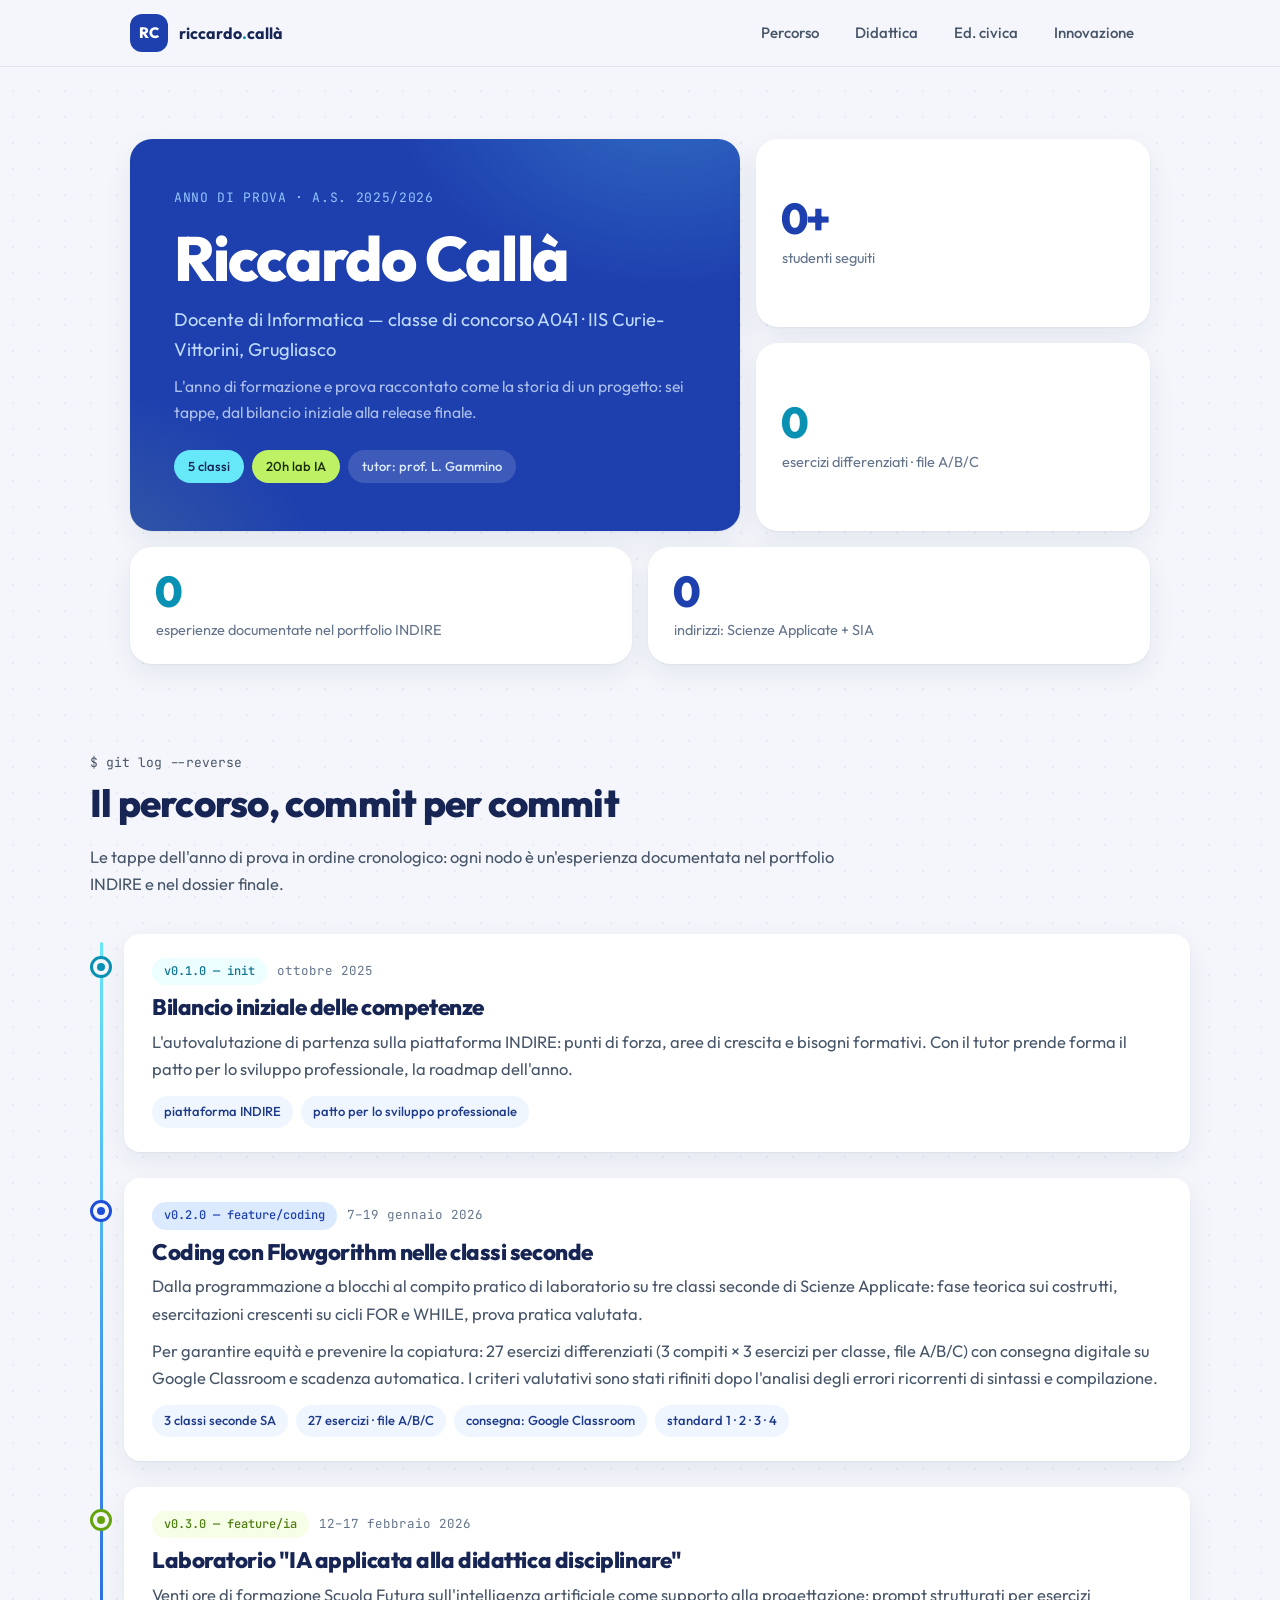
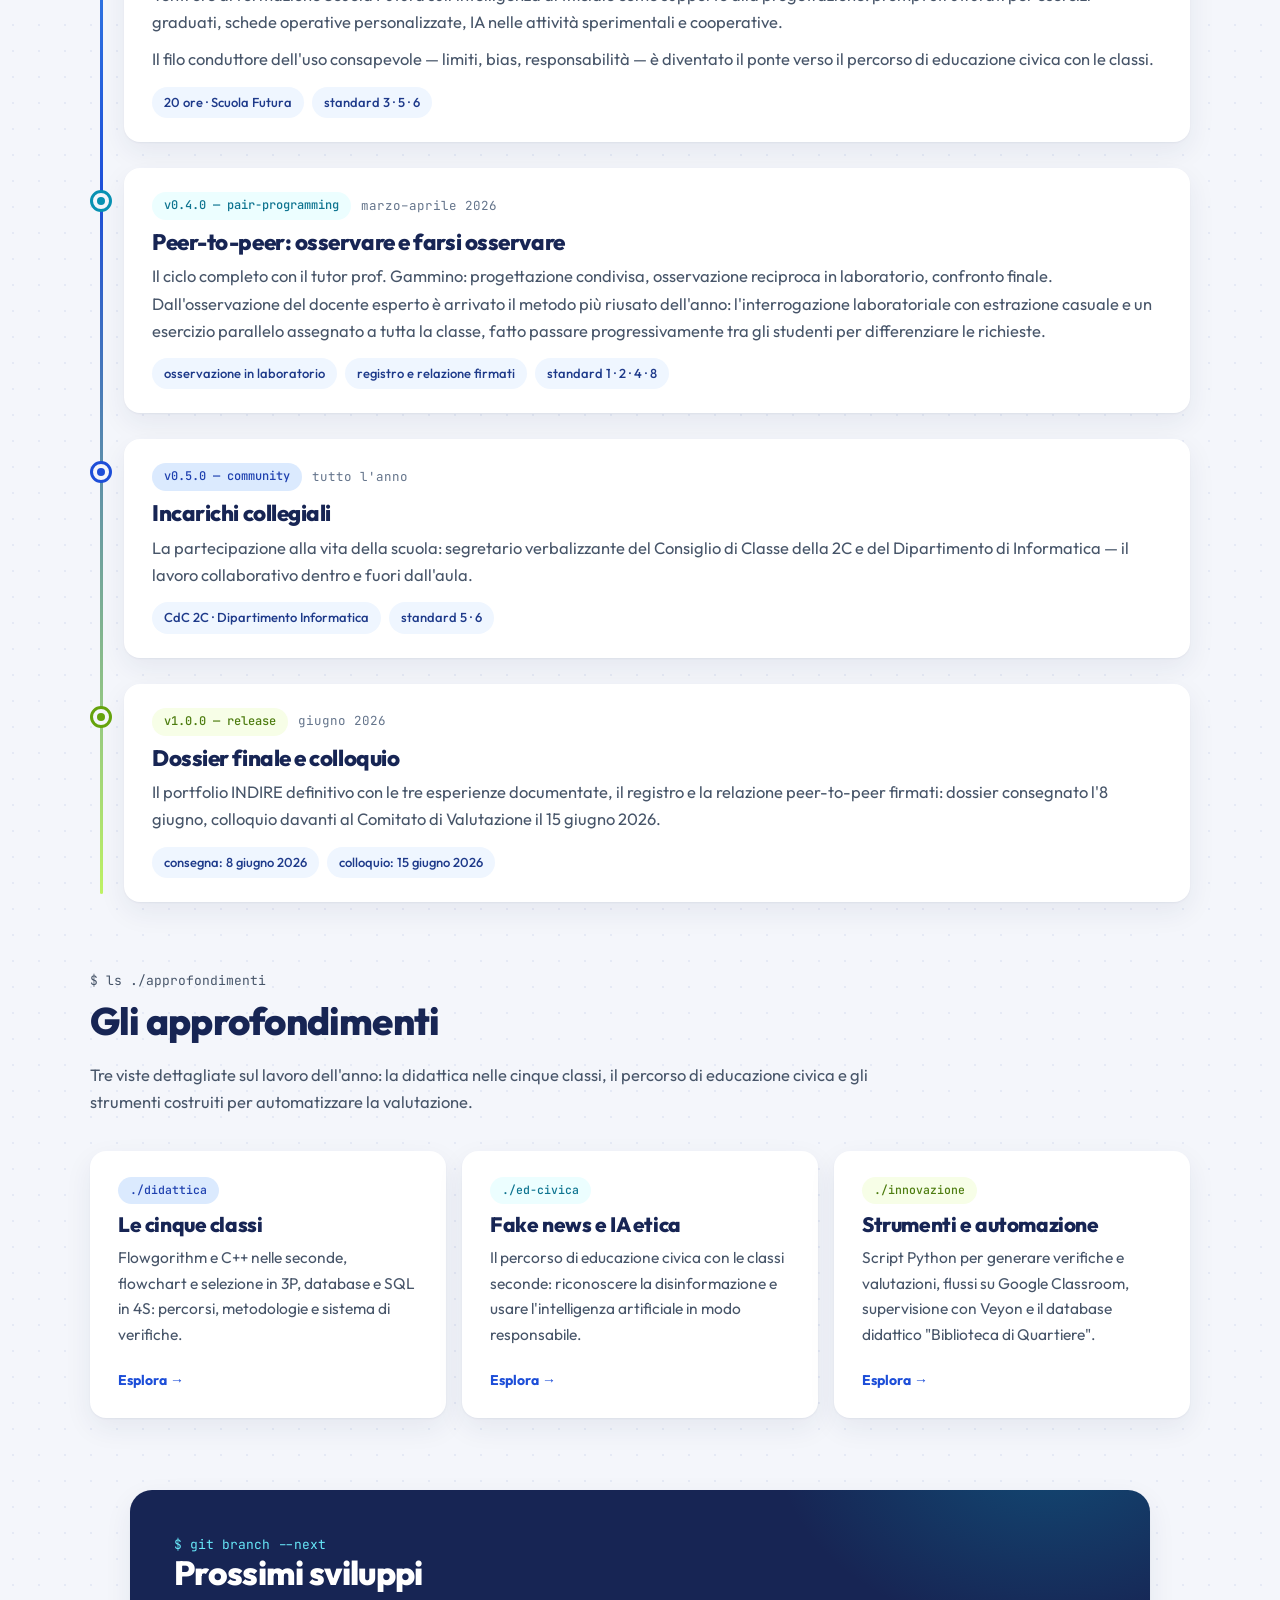
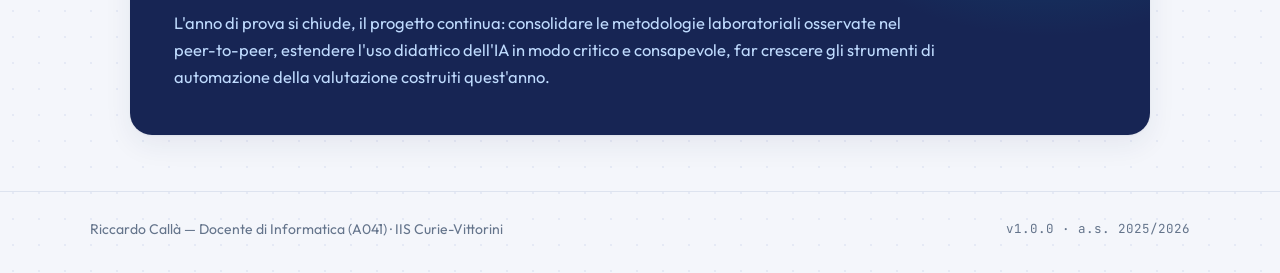
==== index.html @ 9c474edb "Home bento vibrante: design system Outfit blu/cyan/lime, timeline commit-log, font self-hosted Direz" ====
<!DOCTYPE html>
<html lang="it">
<head>
<meta charset="UTF-8">
<meta name="viewport" content="width=device-width, initial-scale=1">
<title>Riccardo Callà — Anno di prova 2025/2026</title>
<meta name="description" content="Portfolio dell'anno di formazione e prova di Riccardo Callà, docente di Informatica (A041) — IIS Curie-Vittorini, a.s. 2025/2026.">
<link rel="icon" href="data:image/svg+xml,%3Csvg xmlns='http://www.w3.org/2000/svg' viewBox='0 0 64 64'%3E%3Crect width='64' height='64' rx='16' fill='%231E40AF'/%3E%3Ctext x='32' y='42' font-family='sans-serif' font-size='26' font-weight='800' fill='%23FFFFFF' text-anchor='middle'%3ERC%3C/text%3E%3C/svg%3E">
<link rel="stylesheet" href="assets/css/style.css">
</head>
<body>
<a class="skip-link" href="#contenuto">Salta al contenuto</a>

<nav class="nav" aria-label="Navigazione principale">
  <div class="container nav-inner">
    <a class="brand" href="index.html" aria-current="page">
      <span class="brand-mark" aria-hidden="true">RC</span>
      <span class="brand-name">riccardo<span class="dot">.</span>callà</span>
    </a>
    <button class="nav-toggle" aria-expanded="false" aria-controls="menu" aria-label="Apri il menu">
      <svg width="20" height="20" viewBox="0 0 24 24" fill="none" stroke="currentColor" stroke-width="2" stroke-linecap="round" aria-hidden="true"><line x1="4" y1="7" x2="20" y2="7"/><line x1="4" y1="12" x2="20" y2="12"/><line x1="4" y1="17" x2="20" y2="17"/></svg>
    </button>
    <ul class="nav-links" id="menu">
      <li><a href="#percorso">Percorso</a></li>
      <li><a href="classi.html">Didattica</a></li>
      <li><a href="ed_civica.html">Ed. civica</a></li>
      <li><a href="innovazione.html">Innovazione</a></li>
    </ul>
  </div>
</nav>

<main id="contenuto">

  <header class="hero">
    <div class="container">
      <div class="bento">
        <div class="hero-card stagger s1">
          <p class="hero-eyebrow">ANNO DI PROVA · A.S. 2025/2026</p>
          <h1>Riccardo Callà</h1>
          <p class="hero-sub">Docente di Informatica — classe di concorso A041 · IIS Curie-Vittorini, Grugliasco</p>
          <p class="hero-tagline">L'anno di formazione e prova raccontato come la storia di un progetto: sei tappe, dal bilancio iniziale alla release finale.</p>
          <div class="chips">
            <span class="chip cyan">5 classi</span>
            <span class="chip lime">20h lab IA</span>
            <span class="chip ghost">tutor: prof. L. Gammino</span>
          </div>
        </div>
        <div class="stat-card stagger s2">
          <div class="stat-value"><span data-count="95">0</span>+</div>
          <div class="stat-label">studenti seguiti</div>
        </div>
        <div class="stat-card alt stagger s3">
          <div class="stat-value"><span data-count="27">0</span></div>
          <div class="stat-label">esercizi differenziati · file A/B/C</div>
        </div>
      </div>
      <div class="bento-row">
        <div class="stat-card alt stagger s4">
          <div class="stat-value"><span data-count="3">0</span></div>
          <div class="stat-label">esperienze documentate nel portfolio INDIRE</div>
        </div>
        <div class="stat-card stagger s4">
          <div class="stat-value"><span data-count="2">0</span></div>
          <div class="stat-label">indirizzi: Scienze Applicate + SIA</div>
        </div>
      </div>
    </div>
  </header>

  <section class="section container" id="percorso">
    <div class="section-head reveal">
      <p class="section-kicker">$ git log --reverse</p>
      <h2>Il percorso, commit per commit</h2>
      <p>Le tappe dell'anno di prova in ordine cronologico: ogni nodo è un'esperienza documentata nel portfolio INDIRE e nel dossier finale.</p>
    </div>

    <div class="timeline">

      <article class="commit c-cyan" id="bilancio">
        <span class="commit-node" aria-hidden="true"></span>
        <div class="commit-card">
          <div class="commit-meta">
            <span class="tag">v0.1.0 — init</span>
            <span class="commit-date">ottobre 2025</span>
          </div>
          <h3>Bilancio iniziale delle competenze</h3>
          <p>L'autovalutazione di partenza sulla piattaforma INDIRE: punti di forza, aree di crescita e bisogni formativi. Con il tutor prende forma il patto per lo sviluppo professionale, la roadmap dell'anno.</p>
          <ul class="commit-facts">
            <li>piattaforma INDIRE</li>
            <li>patto per lo sviluppo professionale</li>
          </ul>
        </div>
      </article>

      <article class="commit" id="coding">
        <span class="commit-node" aria-hidden="true"></span>
        <div class="commit-card">
          <div class="commit-meta">
            <span class="tag">v0.2.0 — feature/coding</span>
            <span class="commit-date">7–19 gennaio 2026</span>
          </div>
          <h3>Coding con Flowgorithm nelle classi seconde</h3>
          <p>Dalla programmazione a blocchi al compito pratico di laboratorio su tre classi seconde di Scienze Applicate: fase teorica sui costrutti, esercitazioni crescenti su cicli FOR e WHILE, prova pratica valutata.</p>
          <p>Per garantire equità e prevenire la copiatura: 27 esercizi differenziati (3 compiti × 3 esercizi per classe, file A/B/C) con consegna digitale su Google Classroom e scadenza automatica. I criteri valutativi sono stati rifiniti dopo l'analisi degli errori ricorrenti di sintassi e compilazione.</p>
          <ul class="commit-facts">
            <li>3 classi seconde SA</li>
            <li>27 esercizi · file A/B/C</li>
            <li>consegna: Google Classroom</li>
            <li>standard 1 · 2 · 3 · 4</li>
          </ul>
        </div>
      </article>

      <article class="commit c-lime" id="lab-ia">
        <span class="commit-node" aria-hidden="true"></span>
        <div class="commit-card">
          <div class="commit-meta">
            <span class="tag">v0.3.0 — feature/ia</span>
            <span class="commit-date">12–17 febbraio 2026</span>
          </div>
          <h3>Laboratorio "IA applicata alla didattica disciplinare"</h3>
          <p>Venti ore di formazione Scuola Futura sull'intelligenza artificiale come supporto alla progettazione: prompt strutturati per esercizi graduati, schede operative personalizzate, IA nelle attività sperimentali e cooperative.</p>
          <p>Il filo conduttore dell'uso consapevole — limiti, bias, responsabilità — è diventato il ponte verso il percorso di educazione civica con le classi.</p>
          <ul class="commit-facts">
            <li>20 ore · Scuola Futura</li>
            <li>standard 3 · 5 · 6</li>
          </ul>
        </div>
      </article>

      <article class="commit c-cyan" id="peer-to-peer">
        <span class="commit-node" aria-hidden="true"></span>
        <div class="commit-card">
          <div class="commit-meta">
            <span class="tag">v0.4.0 — pair-programming</span>
            <span class="commit-date">marzo–aprile 2026</span>
          </div>
          <h3>Peer-to-peer: osservare e farsi osservare</h3>
          <p>Il ciclo completo con il tutor prof. Gammino: progettazione condivisa, osservazione reciproca in laboratorio, confronto finale. Dall'osservazione del docente esperto è arrivato il metodo più riusato dell'anno: l'interrogazione laboratoriale con estrazione casuale e un esercizio parallelo assegnato a tutta la classe, fatto passare progressivamente tra gli studenti per differenziare le richieste.</p>
          <ul class="commit-facts">
            <li>osservazione in laboratorio</li>
            <li>registro e relazione firmati</li>
            <li>standard 1 · 2 · 4 · 8</li>
          </ul>
        </div>
      </article>

      <article class="commit" id="collegialita">
        <span class="commit-node" aria-hidden="true"></span>
        <div class="commit-card">
          <div class="commit-meta">
            <span class="tag">v0.5.0 — community</span>
            <span class="commit-date">tutto l'anno</span>
          </div>
          <h3>Incarichi collegiali</h3>
          <p>La partecipazione alla vita della scuola: segretario verbalizzante del Consiglio di Classe della 2C e del Dipartimento di Informatica — il lavoro collaborativo dentro e fuori dall'aula.</p>
          <ul class="commit-facts">
            <li>CdC 2C · Dipartimento Informatica</li>
            <li>standard 5 · 6</li>
          </ul>
        </div>
      </article>

      <article class="commit c-lime" id="release">
        <span class="commit-node" aria-hidden="true"></span>
        <div class="commit-card">
          <div class="commit-meta">
            <span class="tag">v1.0.0 — release</span>
            <span class="commit-date">giugno 2026</span>
          </div>
          <h3>Dossier finale e colloquio</h3>
          <p>Il portfolio INDIRE definitivo con le tre esperienze documentate, il registro e la relazione peer-to-peer firmati: dossier consegnato l'8 giugno, colloquio davanti al Comitato di Valutazione il 15 giugno 2026.</p>
          <ul class="commit-facts">
            <li>consegna: 8 giugno 2026</li>
            <li>colloquio: 15 giugno 2026</li>
          </ul>
        </div>
      </article>

    </div>
  </section>

  <section class="section container" id="approfondimenti">
    <div class="section-head reveal">
      <p class="section-kicker">$ ls ./approfondimenti</p>
      <h2>Gli approfondimenti</h2>
      <p>Tre viste dettagliate sul lavoro dell'anno: la didattica nelle cinque classi, il percorso di educazione civica e gli strumenti costruiti per automatizzare la valutazione.</p>
    </div>
    <div class="card-grid">
      <a class="card reveal" href="classi.html">
        <span class="card-kicker blue">./didattica</span>
        <h3>Le cinque classi</h3>
        <p>Flowgorithm e C++ nelle seconde, flowchart e selezione in 3P, database e SQL in 4S: percorsi, metodologie e sistema di verifiche.</p>
        <span class="card-cta">Esplora →</span>
      </a>
      <a class="card reveal" href="ed_civica.html">
        <span class="card-kicker cyan">./ed-civica</span>
        <h3>Fake news e IA etica</h3>
        <p>Il percorso di educazione civica con le classi seconde: riconoscere la disinformazione e usare l'intelligenza artificiale in modo responsabile.</p>
        <span class="card-cta">Esplora →</span>
      </a>
      <a class="card reveal" href="innovazione.html">
        <span class="card-kicker lime">./innovazione</span>
        <h3>Strumenti e automazione</h3>
        <p>Script Python per generare verifiche e valutazioni, flussi su Google Classroom, supervisione con Veyon e il database didattico "Biblioteca di Quartiere".</p>
        <span class="card-cta">Esplora →</span>
      </a>
    </div>
  </section>

  <section class="container" id="futuro">
    <div class="outro reveal">
      <p class="section-kicker">$ git branch --next</p>
      <h2>Prossimi sviluppi</h2>
      <p>L'anno di prova si chiude, il progetto continua: consolidare le metodologie laboratoriali osservate nel peer-to-peer, estendere l'uso didattico dell'IA in modo critico e consapevole, far crescere gli strumenti di automazione della valutazione costruiti quest'anno.</p>
    </div>
  </section>

</main>

<footer class="footer">
  <div class="container footer-inner">
    <span>Riccardo Callà — Docente di Informatica (A041) · IIS Curie-Vittorini</span>
    <span class="mono">v1.0.0 · a.s. 2025/2026</span>
  </div>
</footer>

<script src="assets/js/main.js"></script>
</body>
</html>
---- assets/css/style.css ----
@import url('../fonts/fonts.css');

/* ============================================================
   Design system — Portfolio Anno di Prova
   Stile: bento vibrante · blu profondo + cyan + lime · Outfit
   Fonte di verità: design-system/portfolio-anno-di-prova/MASTER.md
   ============================================================ */

:root {
  --navy-900: #172554;
  --navy-800: #1E3A8A;
  --ink: #0F172A;
  --slate-600: #475569;
  --slate-500: #64748B;
  --slate-200: #E2E8F0;

  --blue-800: #1E40AF;
  --blue-700: #1D4ED8;
  --blue-100: #DBEAFE;
  --blue-50: #EFF6FF;

  --cyan-700: #0E7490;
  --cyan-600: #0891B2;
  --cyan-300: #67E8F9;
  --cyan-50: #ECFEFF;

  --lime-700: #4D7C0F;
  --lime-600: #65A30D;
  --lime-300: #BEF264;
  --lime-50: #F7FEE7;

  --bg: #F4F6FB;
  --card: #FFFFFF;
  --line: #DDE3EF;

  --shadow-card: 0 1px 2px rgba(23, 37, 84, 0.05), 0 10px 28px rgba(23, 37, 84, 0.07);
  --shadow-lift: 0 2px 4px rgba(23, 37, 84, 0.06), 0 18px 44px rgba(23, 37, 84, 0.13);

  --font-sans: 'Outfit', 'Segoe UI', sans-serif;
  --font-mono: 'JetBrains Mono', Consolas, monospace;

  --radius-sm: 12px;
  --radius-md: 16px;
  --radius-lg: 22px;
  --radius-pill: 999px;
  --container: 1100px;
  --ease: cubic-bezier(0.22, 0.9, 0.3, 1);
}

*, *::before, *::after { box-sizing: border-box; }

html { scroll-behavior: smooth; }

body {
  margin: 0;
  font-family: var(--font-sans);
  font-size: 16.5px;
  line-height: 1.65;
  color: var(--ink);
  background-color: var(--bg);
  background-image: radial-gradient(rgba(30, 64, 175, 0.07) 1px, transparent 1px);
  background-size: 26px 26px;
  -webkit-font-smoothing: antialiased;
}

::selection { background: var(--cyan-300); color: var(--navy-900); }

h1, h2, h3 {
  line-height: 1.1;
  letter-spacing: -0.02em;
  margin: 0 0 0.5em;
  font-weight: 800;
  color: var(--navy-900);
  text-wrap: balance;
}

p { margin: 0 0 1em; }

a { color: var(--blue-700); text-decoration-thickness: 1.5px; text-underline-offset: 3px; }
a:hover { color: var(--blue-800); }

:focus-visible {
  outline: 3px solid var(--cyan-600);
  outline-offset: 2px;
  border-radius: 6px;
}

.mono { font-family: var(--font-mono); }

.container {
  max-width: var(--container);
  margin: 0 auto;
  padding: 0 clamp(20px, 4vw, 40px);
}

.skip-link {
  position: absolute;
  left: -9999px;
  top: 12px;
  z-index: 200;
  background: var(--navy-900);
  color: #fff;
  padding: 10px 18px;
  border-radius: var(--radius-pill);
}
.skip-link:focus { left: 12px; }

/* ---------- Navbar ---------- */

.nav {
  position: sticky;
  top: 0;
  z-index: 100;
  background: rgba(244, 246, 251, 0.88);
  -webkit-backdrop-filter: blur(12px);
  backdrop-filter: blur(12px);
  border-bottom: 1px solid var(--line);
}

.nav-inner {
  display: flex;
  align-items: center;
  justify-content: space-between;
  gap: 16px;
  min-height: 66px;
}

.brand {
  display: flex;
  align-items: center;
  gap: 11px;
  text-decoration: none;
  color: var(--navy-900);
}

.brand-mark {
  display: grid;
  place-items: center;
  width: 38px;
  height: 38px;
  border-radius: 12px;
  background: var(--blue-800);
  color: #fff;
  font-weight: 800;
  font-size: 15px;
}

.brand-name { font-weight: 700; font-size: 16px; }
.brand-name .dot { color: var(--cyan-600); }

.nav-links {
  display: flex;
  align-items: center;
  gap: 4px;
  list-style: none;
  margin: 0;
  padding: 0;
}

.nav-links a {
  display: inline-block;
  padding: 9px 16px;
  border-radius: var(--radius-pill);
  font-size: 15px;
  font-weight: 500;
  color: var(--slate-600);
  text-decoration: none;
  transition: background 0.18s var(--ease), color 0.18s var(--ease);
}
.nav-links a:hover { background: var(--blue-50); color: var(--blue-800); }
.nav-links a[aria-current="page"] {
  background: var(--blue-800);
  color: #fff;
}

.nav-toggle {
  display: none;
  width: 44px;
  height: 44px;
  border: 1px solid var(--line);
  border-radius: 12px;
  background: var(--card);
  cursor: pointer;
  align-items: center;
  justify-content: center;
  color: var(--navy-900);
}

/* ---------- Hero bento ---------- */

.hero { padding: clamp(36px, 6vw, 72px) 0 clamp(10px, 2vw, 20px); }

.bento {
  display: grid;
  grid-template-columns: 1.55fr 1fr;
  gap: 16px;
}

.hero-card {
  grid-row: span 2;
  padding: clamp(28px, 4.5vw, 48px) clamp(24px, 4vw, 44px);
  border-radius: var(--radius-lg);
  background: var(--blue-800);
  background-image: radial-gradient(420px 300px at 88% -12%, rgba(103, 232, 249, 0.25), transparent 65%),
                    radial-gradient(360px 280px at -8% 110%, rgba(190, 242, 100, 0.16), transparent 65%);
  color: #fff;
  box-shadow: var(--shadow-card);
}

.hero-eyebrow {
  font-family: var(--font-mono);
  font-size: 13px;
  color: #93C5FD;
  letter-spacing: 0.05em;
  margin-bottom: 16px;
}

.hero-card h1 {
  color: #fff;
  font-size: clamp(2.4rem, 5.6vw, 3.9rem);
  letter-spacing: -0.03em;
  margin-bottom: 12px;
}

.hero-sub {
  font-size: clamp(1rem, 1.7vw, 1.15rem);
  color: #BFDBFE;
  max-width: 50ch;
  margin-bottom: 8px;
}

.hero-tagline {
  font-size: 0.98rem;
  color: rgba(219, 234, 254, 0.75);
  max-width: 54ch;
  margin-bottom: 24px;
}

.chips { display: flex; flex-wrap: wrap; gap: 8px; }

.chip {
  display: inline-flex;
  align-items: center;
  padding: 6px 14px;
  border-radius: var(--radius-pill);
  font-weight: 500;
  font-size: 13px;
}
.chip.cyan { background: var(--cyan-300); color: var(--navy-900); }
.chip.lime { background: var(--lime-300); color: #1A2E05; }
.chip.ghost { background: rgba(255, 255, 255, 0.14); color: #DBEAFE; }

.stat-card {
  display: flex;
  flex-direction: column;
  justify-content: center;
  padding: 22px 26px;
  border-radius: var(--radius-lg);
  background: var(--card);
  box-shadow: var(--shadow-card);
  transition: transform 0.22s var(--ease), box-shadow 0.22s var(--ease);
}
.stat-card:hover { transform: translateY(-3px); box-shadow: var(--shadow-lift); }

.stat-value {
  font-weight: 800;
  font-size: clamp(2rem, 3.6vw, 2.7rem);
  letter-spacing: -0.02em;
  color: var(--blue-800);
  font-variant-numeric: tabular-nums;
  line-height: 1.05;
}
.stat-card.alt .stat-value { color: var(--cyan-600); }

.stat-label { font-size: 14.5px; color: var(--slate-500); margin-top: 4px; }

/* riga bento sotto la hero */
.bento-row {
  display: grid;
  grid-template-columns: repeat(2, minmax(0, 1fr));
  gap: 16px;
  margin-top: 16px;
}

/* caricamento hero: reveal orchestrato */
.stagger {
  opacity: 0;
  transform: translateY(16px);
  animation: rise 0.7s var(--ease) forwards;
}
.s1 { animation-delay: 0.05s; }
.s2 { animation-delay: 0.15s; }
.s3 { animation-delay: 0.25s; }
.s4 { animation-delay: 0.35s; }

@keyframes rise { to { opacity: 1; transform: none; } }

/* ---------- Sezioni ---------- */

.section { padding: clamp(36px, 6vw, 68px) 0 0; }

.section-head { margin-bottom: clamp(22px, 4vw, 36px); max-width: 72ch; }

.section-kicker {
  font-family: var(--font-mono);
  font-size: 13px;
  color: var(--cyan-700);
  margin-bottom: 8px;
}

.section-head h2 { font-size: clamp(1.7rem, 3.6vw, 2.4rem); }

.section-head p { color: var(--slate-600); }

/* ---------- Timeline (commit log) ---------- */

.timeline {
  position: relative;
  display: flex;
  flex-direction: column;
  gap: clamp(18px, 3vw, 26px);
  padding-left: 34px;
}

.timeline::before {
  content: '';
  position: absolute;
  left: 10px;
  top: 8px;
  bottom: 8px;
  width: 3px;
  border-radius: 3px;
  background: linear-gradient(180deg, var(--cyan-300), var(--blue-700) 55%, var(--lime-300));
}

.commit { position: relative; }

.commit-node {
  position: absolute;
  left: -34px;
  top: 22px;
  width: 22px;
  height: 22px;
  border-radius: 50%;
  background: var(--bg);
  border: 3px solid var(--blue-700);
}
.commit-node::after {
  content: '';
  position: absolute;
  inset: 4px;
  border-radius: 50%;
  background: var(--blue-700);
  transform: scale(0);
  transition: transform 0.3s var(--ease) 0.12s;
}
.commit.in .commit-node::after { transform: scale(1); }

.commit.c-cyan .commit-node { border-color: var(--cyan-600); }
.commit.c-cyan .commit-node::after { background: var(--cyan-600); }
.commit.c-lime .commit-node { border-color: var(--lime-600); }
.commit.c-lime .commit-node::after { background: var(--lime-600); }

.commit-card {
  padding: 24px 28px;
  border-radius: var(--radius-md);
  background: var(--card);
  box-shadow: var(--shadow-card);
  transition: transform 0.22s var(--ease), box-shadow 0.22s var(--ease);
}
.commit-card:hover { transform: translateY(-2px); box-shadow: var(--shadow-lift); }

.commit-meta {
  display: flex;
  flex-wrap: wrap;
  align-items: center;
  gap: 10px;
  margin-bottom: 10px;
}

.tag {
  display: inline-block;
  padding: 4px 12px;
  border-radius: var(--radius-pill);
  background: var(--blue-100);
  color: var(--blue-800);
  font-family: var(--font-mono);
  font-size: 12px;
  font-weight: 500;
}
.commit.c-cyan .tag { background: var(--cyan-50); color: var(--cyan-700); }
.commit.c-lime .tag { background: var(--lime-50); color: var(--lime-700); }

.commit-date {
  font-family: var(--font-mono);
  font-size: 12.5px;
  color: var(--slate-500);
}

.commit-card h3 { font-size: clamp(1.15rem, 2.2vw, 1.4rem); margin-bottom: 8px; }

.commit-card p { color: var(--slate-600); margin-bottom: 0.6em; }
.commit-card p:last-child { margin-bottom: 0; }

.commit-facts {
  display: flex;
  flex-wrap: wrap;
  gap: 8px;
  margin: 14px 0 0;
  padding: 0;
  list-style: none;
}

.commit-facts li {
  font-size: 13px;
  font-weight: 500;
  color: var(--navy-800);
  background: var(--blue-50);
  padding: 5px 12px;
  border-radius: var(--radius-pill);
}

/* ---------- Card grid (approfondimenti) ---------- */

.card-grid {
  display: grid;
  grid-template-columns: repeat(auto-fit, minmax(260px, 1fr));
  gap: 16px;
}

.card {
  display: flex;
  flex-direction: column;
  gap: 9px;
  padding: 26px 28px;
  border-radius: var(--radius-md);
  background: var(--card);
  box-shadow: var(--shadow-card);
  color: var(--ink);
  text-decoration: none;
  transition: transform 0.22s var(--ease), box-shadow 0.22s var(--ease);
}
a.card:hover { transform: translateY(-4px); box-shadow: var(--shadow-lift); color: var(--ink); }

.card-kicker {
  align-self: flex-start;
  padding: 4px 12px;
  border-radius: var(--radius-pill);
  font-family: var(--font-mono);
  font-size: 11.5px;
  font-weight: 500;
}
.card-kicker.blue { background: var(--blue-100); color: var(--blue-800); }
.card-kicker.cyan { background: var(--cyan-50); color: var(--cyan-700); }
.card-kicker.lime { background: var(--lime-50); color: var(--lime-700); }

.card h3 { font-size: 1.3rem; margin: 0; }
.card p { color: var(--slate-600); margin: 0; font-size: 0.97rem; }

.card-cta {
  margin-top: auto;
  padding-top: 12px;
  font-weight: 700;
  font-size: 14px;
  color: var(--blue-700);
}

/* ---------- Blocco codice ---------- */

.code-card {
  border-radius: var(--radius-md);
  background: var(--navy-900);
  box-shadow: var(--shadow-card);
  overflow: hidden;
}

.code-bar {
  display: flex;
  align-items: center;
  gap: 10px;
  padding: 11px 18px;
  border-bottom: 1px solid rgba(255, 255, 255, 0.1);
  font-family: var(--font-mono);
  font-size: 12px;
  color: #93C5FD;
}
.code-bar .dots { display: flex; gap: 6px; }
.code-bar .dots span { width: 10px; height: 10px; border-radius: 50%; background: rgba(255, 255, 255, 0.18); }

.code-card pre {
  margin: 0;
  padding: 18px 22px;
  overflow-x: auto;
  font-family: var(--font-mono);
  font-size: 13px;
  line-height: 1.7;
  color: #DBEAFE;
}
.code-card .kw { color: #67E8F9; }
.code-card .str { color: #BEF264; }
.code-card .com { color: #64748B; }
.code-card .num { color: #FCA5A5; }

/* ---------- Reveal on scroll ---------- */

.reveal {
  opacity: 0;
  transform: translateY(18px);
  transition: opacity 0.6s var(--ease), transform 0.6s var(--ease);
}
.reveal.in { opacity: 1; transform: none; }

/* ---------- Banda finale ---------- */

.outro {
  margin-top: clamp(40px, 6vw, 72px);
  padding: clamp(28px, 4.5vw, 44px) clamp(24px, 4vw, 44px);
  border-radius: var(--radius-lg);
  background: var(--navy-900);
  background-image: radial-gradient(420px 300px at 90% -20%, rgba(8, 145, 178, 0.35), transparent 65%);
  color: #DBEAFE;
  box-shadow: var(--shadow-card);
}
.outro h2 { color: #fff; font-size: clamp(1.5rem, 3vw, 2.1rem); }
.outro p { color: #BFDBFE; max-width: 70ch; margin-bottom: 0; }
.outro .section-kicker { color: var(--cyan-300); }

/* ---------- Footer ---------- */

.footer { margin-top: clamp(36px, 5vw, 56px); border-top: 1px solid var(--line); }

.footer-inner {
  display: flex;
  flex-wrap: wrap;
  align-items: center;
  justify-content: space-between;
  gap: 12px;
  padding: 26px 0 32px;
  font-size: 14px;
  color: var(--slate-500);
}

.footer .mono { font-size: 12.5px; }

/* ---------- Pagine interne ---------- */

.page-header { padding: clamp(40px, 6vw, 64px) 0 clamp(8px, 1.5vw, 16px); }

.page-header .page-kicker {
  font-family: var(--font-mono);
  font-size: 13px;
  color: var(--cyan-700);
  margin-bottom: 10px;
}

.page-header h1 {
  font-size: clamp(2rem, 4.8vw, 3.1rem);
  letter-spacing: -0.025em;
}

.page-header .lead { font-size: 1.12rem; color: var(--slate-600); max-width: 64ch; }

/* ---------- Responsive ---------- */

@media (max-width: 880px) {
  .bento { grid-template-columns: 1fr; }
  .hero-card { grid-row: auto; }
  .bento-row { margin-top: 16px; }
}

@media (max-width: 720px) {
  .nav-toggle { display: inline-flex; }
  .nav-links {
    position: absolute;
    top: 100%;
    left: 0;
    right: 0;
    flex-direction: column;
    align-items: stretch;
    padding: 10px 16px 16px;
    background: var(--card);
    border-bottom: 1px solid var(--line);
    box-shadow: var(--shadow-card);
    display: none;
  }
  .nav-links.open { display: flex; }
  .nav-links a { padding: 13px 16px; }
  .timeline { padding-left: 28px; }
  .commit-node { left: -28px; width: 20px; height: 20px; }
}

@media (max-width: 460px) {
  .bento-row { grid-template-columns: 1fr; }
}

/* ---------- Accessibilità: riduzione movimento ---------- */

@media (prefers-reduced-motion: reduce) {
  html { scroll-behavior: auto; }
  .stagger { animation: none; opacity: 1; transform: none; }
  .reveal { opacity: 1; transform: none; transition: none; }
  .stat-card, .commit-card, .card { transition: none; }
  .commit-node::after { transition: none; }
}

/* ---------- Stampa ---------- */

@media print {
  body { background: #fff; }
  .nav, .footer, .nav-toggle { display: none; }
  .hero-card, .outro { background: #fff; color: #0F172A; border: 1px solid #CBD5E1; box-shadow: none; }
  .hero-card h1, .outro h2 { color: #0F172A; }
  .hero-sub, .hero-tagline, .outro p { color: #475569; }
  .stat-card, .commit-card, .card { border: 1px solid #CBD5E1; box-shadow: none; }
  .code-card { background: #fff; border: 1px solid #CBD5E1; }
  .code-card pre { color: #0F172A; }
}
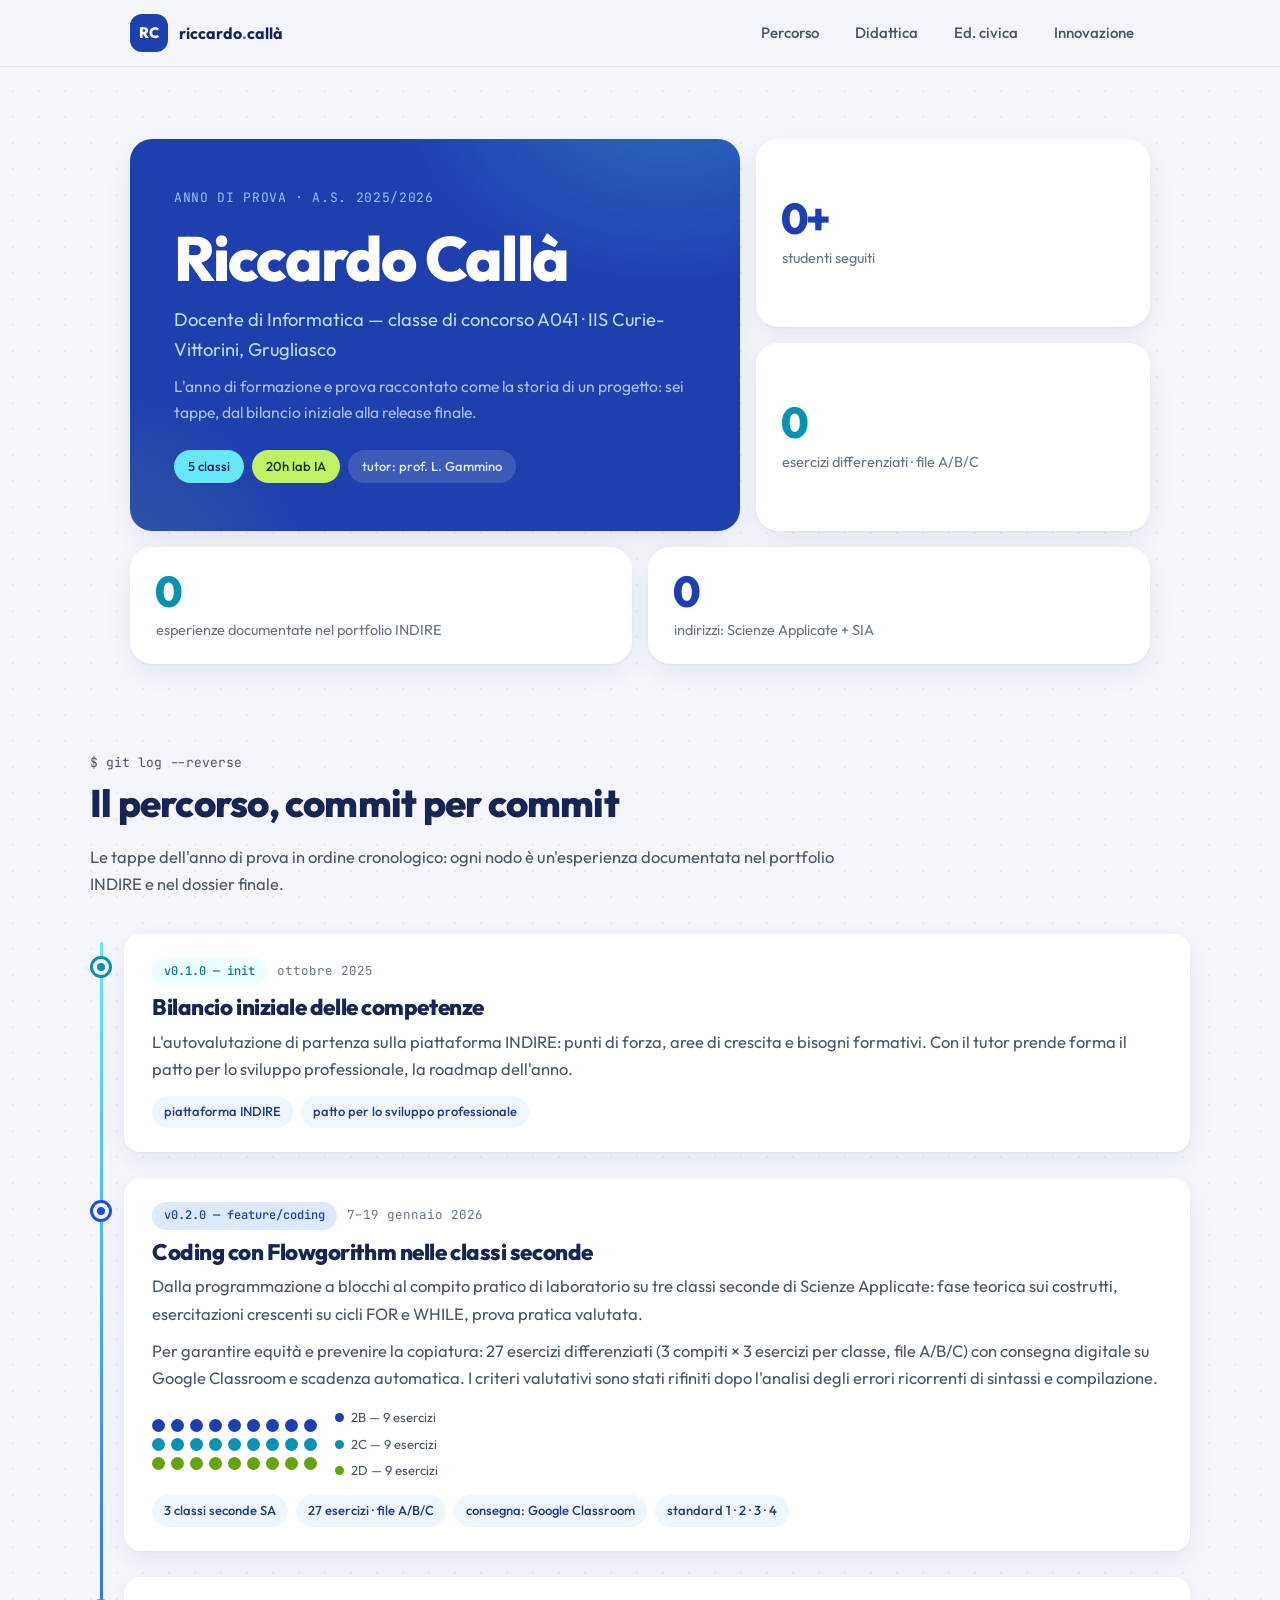
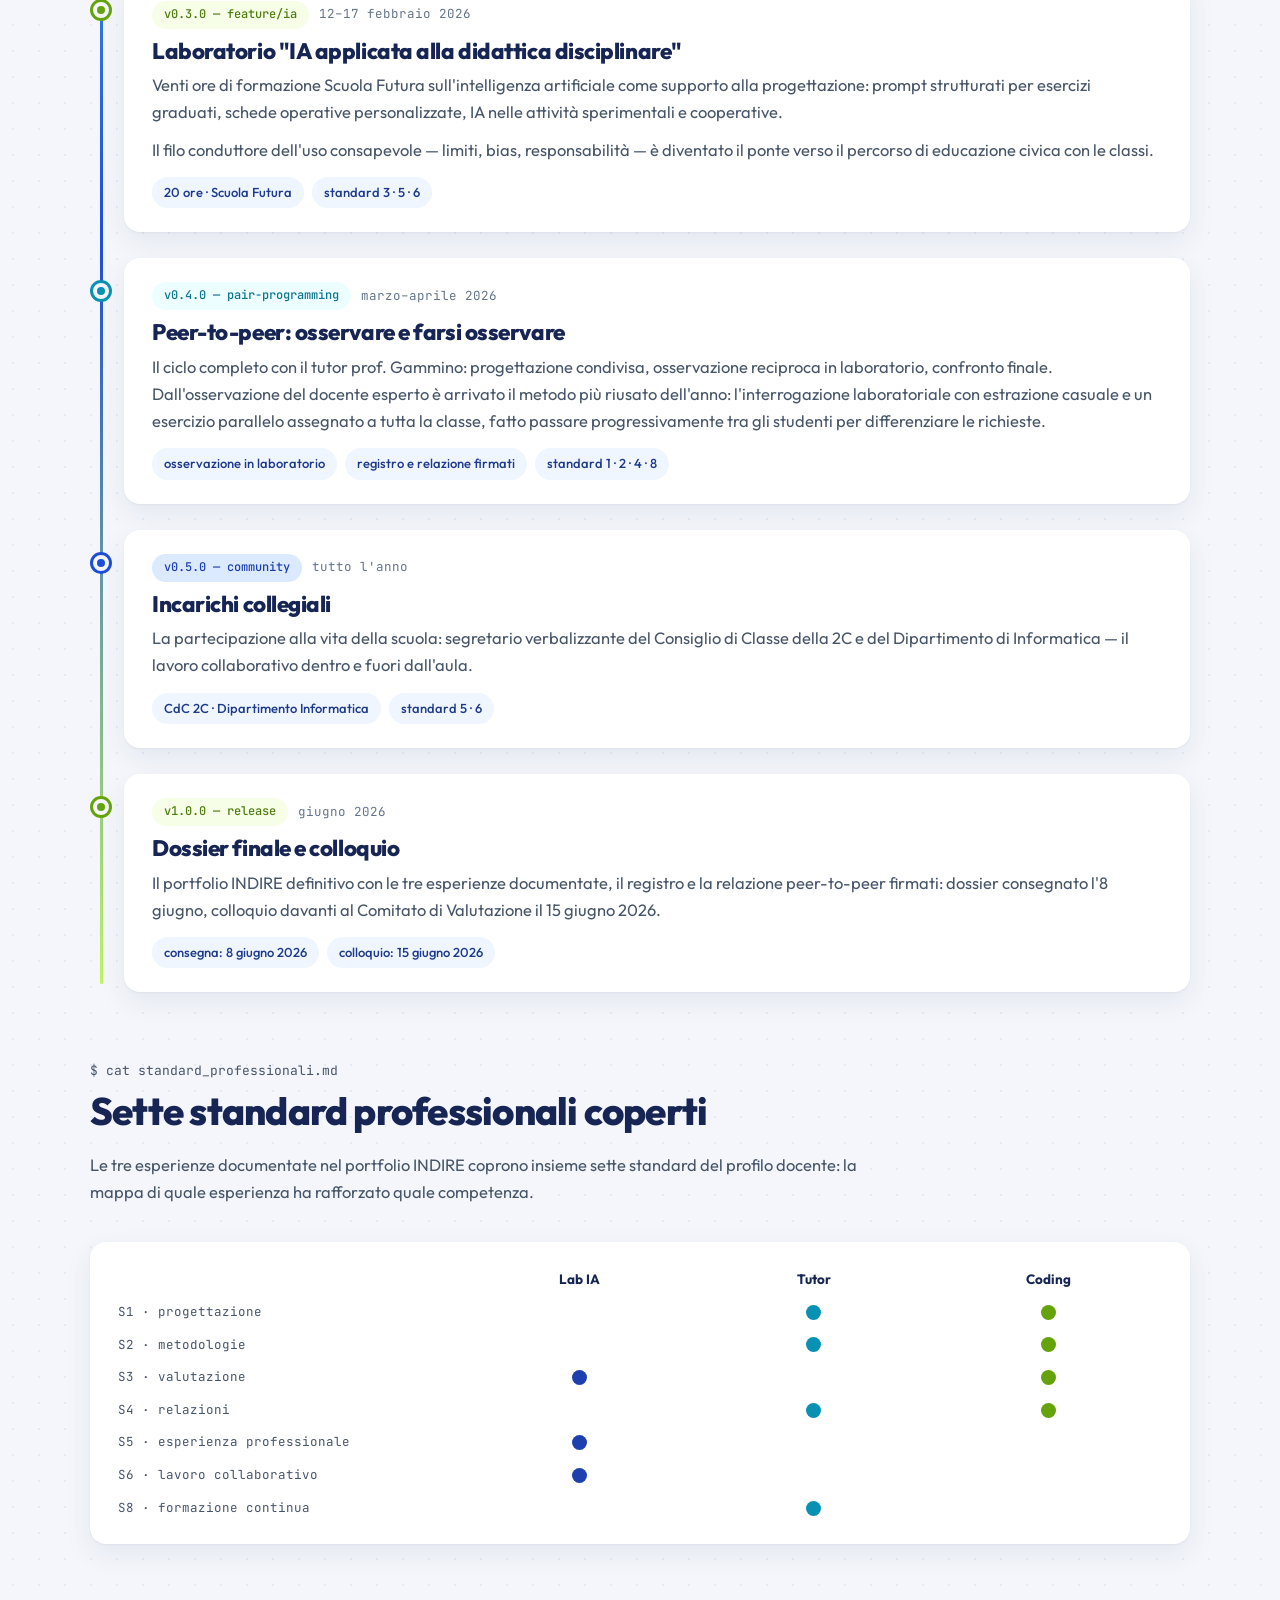
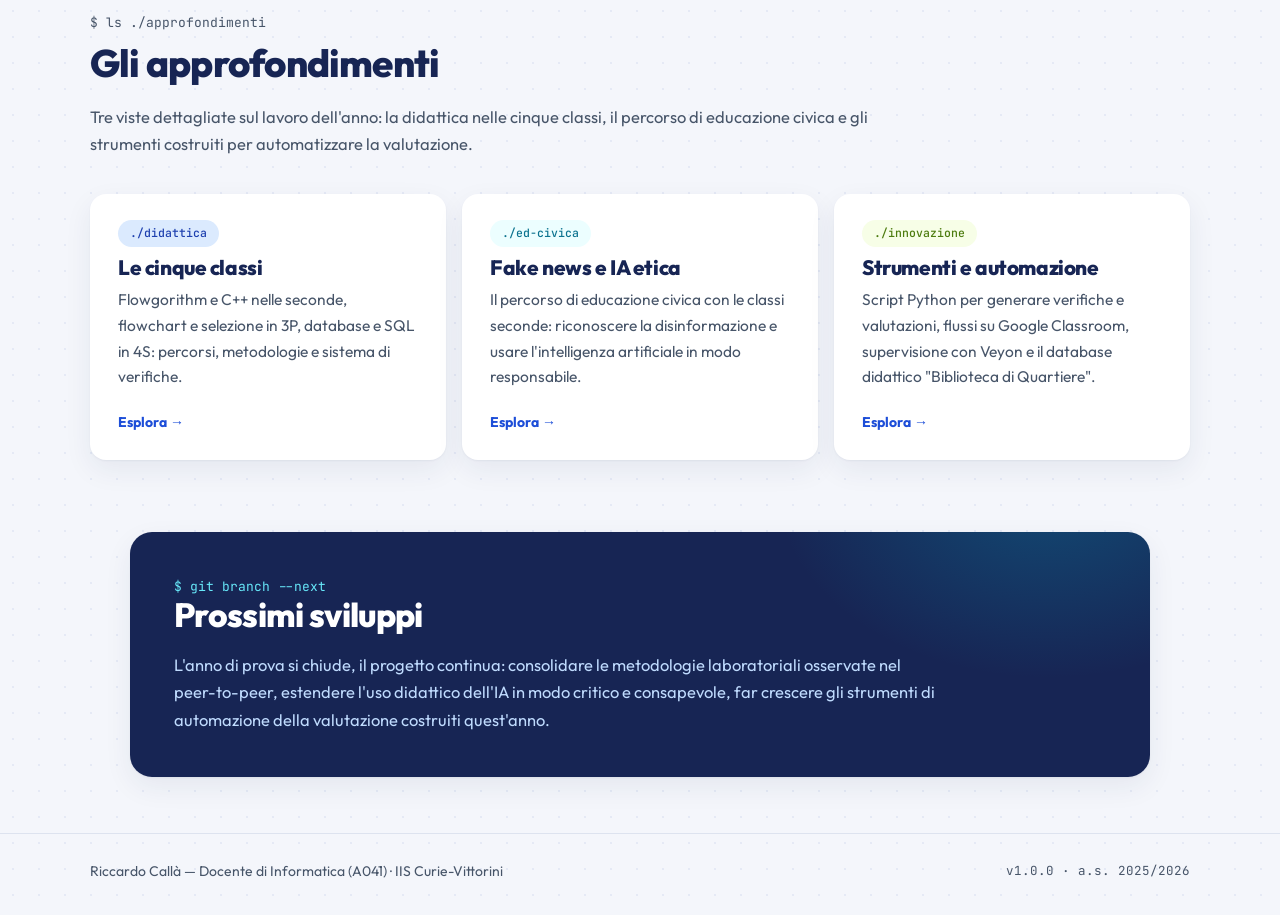
==== commit c433f822: "Grafici animati allo scroll: barre studenti, ciambella indirizzi, waffle 27 esercizi, matrice standa" ====
--- a/index.html
+++ b/index.html
@@ -102,6 +102,18 @@
           <h3>Coding con Flowgorithm nelle classi seconde</h3>
           <p>Dalla programmazione a blocchi al compito pratico di laboratorio su tre classi seconde di Scienze Applicate: fase teorica sui costrutti, esercitazioni crescenti su cicli FOR e WHILE, prova pratica valutata.</p>
           <p>Per garantire equità e prevenire la copiatura: 27 esercizi differenziati (3 compiti × 3 esercizi per classe, file A/B/C) con consegna digitale su Google Classroom e scadenza automatica. I criteri valutativi sono stati rifiniti dopo l'analisi degli errori ricorrenti di sintassi e compilazione.</p>
+          <div class="waffle-wrap" aria-label="27 esercizi differenziati: 9 per ciascuna delle tre classi" role="img">
+            <div class="waffle" aria-hidden="true">
+              <span class="w-blue"></span><span class="w-blue" style="transition-delay:0.04s;"></span><span class="w-blue" style="transition-delay:0.08s;"></span><span class="w-blue" style="transition-delay:0.12s;"></span><span class="w-blue" style="transition-delay:0.16s;"></span><span class="w-blue" style="transition-delay:0.2s;"></span><span class="w-blue" style="transition-delay:0.24s;"></span><span class="w-blue" style="transition-delay:0.28s;"></span><span class="w-blue" style="transition-delay:0.32s;"></span>
+              <span class="w-cyan" style="transition-delay:0.36s;"></span><span class="w-cyan" style="transition-delay:0.4s;"></span><span class="w-cyan" style="transition-delay:0.44s;"></span><span class="w-cyan" style="transition-delay:0.48s;"></span><span class="w-cyan" style="transition-delay:0.52s;"></span><span class="w-cyan" style="transition-delay:0.56s;"></span><span class="w-cyan" style="transition-delay:0.6s;"></span><span class="w-cyan" style="transition-delay:0.64s;"></span><span class="w-cyan" style="transition-delay:0.68s;"></span>
+              <span class="w-lime" style="transition-delay:0.72s;"></span><span class="w-lime" style="transition-delay:0.76s;"></span><span class="w-lime" style="transition-delay:0.8s;"></span><span class="w-lime" style="transition-delay:0.84s;"></span><span class="w-lime" style="transition-delay:0.88s;"></span><span class="w-lime" style="transition-delay:0.92s;"></span><span class="w-lime" style="transition-delay:0.96s;"></span><span class="w-lime" style="transition-delay:1s;"></span><span class="w-lime" style="transition-delay:1.04s;"></span>
+            </div>
+            <div class="waffle-legend">
+              <span><span class="swatch" style="background: var(--blue-800);"></span>2B — 9 esercizi</span>
+              <span><span class="swatch" style="background: var(--cyan-600);"></span>2C — 9 esercizi</span>
+              <span><span class="swatch" style="background: var(--lime-600);"></span>2D — 9 esercizi</span>
+            </div>
+          </div>
           <ul class="commit-facts">
             <li>3 classi seconde SA</li>
             <li>27 esercizi · file A/B/C</li>
@@ -177,6 +189,57 @@
         </div>
       </article>
 
+    </div>
+  </section>
+
+  <section class="section container" id="standard">
+    <div class="section-head reveal">
+      <p class="section-kicker">$ cat standard_professionali.md</p>
+      <h2>Sette standard professionali coperti</h2>
+      <p>Le tre esperienze documentate nel portfolio INDIRE coprono insieme sette standard del profilo docente: la mappa di quale esperienza ha rafforzato quale competenza.</p>
+    </div>
+    <div class="card reveal">
+      <div class="matrix">
+        <span></span>
+        <span class="matrix-head">Lab IA</span>
+        <span class="matrix-head">Tutor</span>
+        <span class="matrix-head">Coding</span>
+
+        <span class="matrix-label">S1 · progettazione</span>
+        <span class="matrix-cell"></span>
+        <span class="matrix-cell"><span class="matrix-dot" style="background: var(--cyan-600); transition-delay: 0.1s;"></span></span>
+        <span class="matrix-cell"><span class="matrix-dot" style="background: var(--lime-600); transition-delay: 0.15s;"></span></span>
+
+        <span class="matrix-label">S2 · metodologie</span>
+        <span class="matrix-cell"></span>
+        <span class="matrix-cell"><span class="matrix-dot" style="background: var(--cyan-600); transition-delay: 0.2s;"></span></span>
+        <span class="matrix-cell"><span class="matrix-dot" style="background: var(--lime-600); transition-delay: 0.25s;"></span></span>
+
+        <span class="matrix-label">S3 · valutazione</span>
+        <span class="matrix-cell"><span class="matrix-dot" style="background: var(--blue-800); transition-delay: 0.3s;"></span></span>
+        <span class="matrix-cell"></span>
+        <span class="matrix-cell"><span class="matrix-dot" style="background: var(--lime-600); transition-delay: 0.35s;"></span></span>
+
+        <span class="matrix-label">S4 · relazioni</span>
+        <span class="matrix-cell"></span>
+        <span class="matrix-cell"><span class="matrix-dot" style="background: var(--cyan-600); transition-delay: 0.4s;"></span></span>
+        <span class="matrix-cell"><span class="matrix-dot" style="background: var(--lime-600); transition-delay: 0.45s;"></span></span>
+
+        <span class="matrix-label">S5 · esperienza professionale</span>
+        <span class="matrix-cell"><span class="matrix-dot" style="background: var(--blue-800); transition-delay: 0.5s;"></span></span>
+        <span class="matrix-cell"></span>
+        <span class="matrix-cell"></span>
+
+        <span class="matrix-label">S6 · lavoro collaborativo</span>
+        <span class="matrix-cell"><span class="matrix-dot" style="background: var(--blue-800); transition-delay: 0.55s;"></span></span>
+        <span class="matrix-cell"></span>
+        <span class="matrix-cell"></span>
+
+        <span class="matrix-label">S8 · formazione continua</span>
+        <span class="matrix-cell"></span>
+        <span class="matrix-cell"><span class="matrix-dot" style="background: var(--cyan-600); transition-delay: 0.6s;"></span></span>
+        <span class="matrix-cell"></span>
+      </div>
     </div>
   </section>
 
--- a/assets/css/style.css
+++ b/assets/css/style.css
@@ -50,6 +50,8 @@
 *, *::before, *::after { box-sizing: border-box; }
 
 html { scroll-behavior: smooth; }
+
+[id] { scroll-margin-top: 84px; }
 
 body {
   margin: 0;
@@ -501,6 +503,124 @@
 .code-card .com { color: #64748B; }
 .code-card .num { color: #FCA5A5; }
 
+/* ---------- Grafici animati allo scroll ---------- */
+
+/* Barre orizzontali */
+.bar-row { display: flex; align-items: center; gap: 12px; }
+.bar-row + .bar-row { margin-top: 11px; }
+
+.bar-label {
+  font-family: var(--font-mono);
+  font-size: 12.5px;
+  color: var(--slate-600);
+  width: 36px;
+}
+
+.bar-track {
+  flex: 1;
+  height: 16px;
+  background: #E8EDF7;
+  border-radius: var(--radius-pill);
+  overflow: hidden;
+}
+
+.bar-fill {
+  height: 100%;
+  width: 0;
+  border-radius: var(--radius-pill);
+  background: var(--blue-800);
+  transition: width 1s var(--ease);
+}
+.bar-fill.cyan { background: var(--cyan-600); }
+
+.reveal.in .bar-fill { width: var(--w); }
+
+.bar-value {
+  font-weight: 700;
+  font-size: 14px;
+  color: var(--navy-900);
+  width: 26px;
+  text-align: right;
+  font-variant-numeric: tabular-nums;
+}
+
+/* Ciambella (donut) — circonferenza r=40 → 251.33 */
+.donut-wrap { display: flex; align-items: center; gap: 22px; flex-wrap: wrap; }
+
+.donut-arc { fill: none; stroke-width: 13; transition: stroke-dasharray 1s var(--ease); }
+.arc-sa { stroke: var(--blue-800); stroke-dasharray: 0 251.33; }
+.arc-sia { stroke: var(--cyan-600); stroke-dasharray: 0 251.33; stroke-dashoffset: -148.1; transition-delay: 0.45s; }
+.reveal.in .arc-sa { stroke-dasharray: 148.1 103.23; }
+.reveal.in .arc-sia { stroke-dasharray: 103.23 148.1; }
+
+.legend { display: flex; flex-direction: column; gap: 9px; font-size: 14px; color: var(--slate-600); }
+.legend .swatch {
+  display: inline-block;
+  width: 11px;
+  height: 11px;
+  border-radius: 3px;
+  margin-right: 8px;
+  vertical-align: -1px;
+}
+
+/* Waffle (un punto = un esercizio) */
+.waffle-wrap { display: flex; align-items: center; gap: 18px; flex-wrap: wrap; margin-top: 16px; }
+
+.waffle {
+  display: grid;
+  grid-template-columns: repeat(9, 13px);
+  gap: 6px;
+}
+
+.waffle span {
+  width: 13px;
+  height: 13px;
+  border-radius: 50%;
+  opacity: 0;
+  transform: scale(0.3);
+  transition: opacity 0.3s ease, transform 0.3s var(--ease);
+}
+.w-blue { background: var(--blue-800); }
+.w-cyan { background: var(--cyan-600); }
+.w-lime { background: var(--lime-600); }
+.commit.in .waffle span, .reveal.in .waffle span { opacity: 1; transform: scale(1); }
+
+.waffle-legend { display: flex; flex-direction: column; gap: 5px; font-size: 13px; color: var(--slate-600); }
+.waffle-legend .swatch { width: 9px; height: 9px; border-radius: 50%; display: inline-block; margin-right: 7px; }
+
+/* Matrice standard × esperienze */
+.matrix {
+  display: grid;
+  grid-template-columns: minmax(0, 1.5fr) repeat(3, minmax(0, 1fr));
+  gap: 12px 8px;
+  align-items: center;
+}
+
+.matrix-head {
+  font-size: 13.5px;
+  font-weight: 700;
+  color: var(--navy-900);
+  text-align: center;
+}
+
+.matrix-label {
+  font-family: var(--font-mono);
+  font-size: 12.5px;
+  color: var(--slate-600);
+}
+
+.matrix-cell { display: flex; justify-content: center; }
+
+.matrix-dot {
+  width: 15px;
+  height: 15px;
+  border-radius: 50%;
+  opacity: 0;
+  transform: scale(0.3);
+  transition: opacity 0.3s ease, transform 0.3s var(--ease);
+}
+.reveal.in .matrix-dot { opacity: 1; transform: scale(1); }
+
 /* ---------- Reveal on scroll ---------- */
 
 .reveal {
@@ -537,7 +657,7 @@
   gap: 12px;
   padding: 26px 0 32px;
   font-size: 14px;
-  color: var(--slate-500);
+  color: var(--slate-600);
 }
 
 .footer .mono { font-size: 12.5px; }
@@ -601,6 +721,11 @@
   .reveal { opacity: 1; transform: none; transition: none; }
   .stat-card, .commit-card, .card { transition: none; }
   .commit-node::after { transition: none; }
+  .bar-fill { transition: none; width: var(--w); }
+  .donut-arc { transition: none; }
+  .arc-sa { stroke-dasharray: 148.1 103.23; }
+  .arc-sia { stroke-dasharray: 103.23 148.1; }
+  .waffle span, .matrix-dot { transition: none; opacity: 1; transform: scale(1); }
 }
 
 /* ---------- Stampa ---------- */
@@ -608,6 +733,12 @@
 @media print {
   body { background: #fff; }
   .nav, .footer, .nav-toggle { display: none; }
+  .reveal, .stagger { opacity: 1; transform: none; }
+  .bar-fill { width: var(--w); }
+  .arc-sa { stroke-dasharray: 148.1 103.23; }
+  .arc-sia { stroke-dasharray: 103.23 148.1; }
+  .waffle span, .matrix-dot { opacity: 1; transform: scale(1); }
+  .commit-node::after { transform: scale(1); }
   .hero-card, .outro { background: #fff; color: #0F172A; border: 1px solid #CBD5E1; box-shadow: none; }
   .hero-card h1, .outro h2 { color: #0F172A; }
   .hero-sub, .hero-tagline, .outro p { color: #475569; }
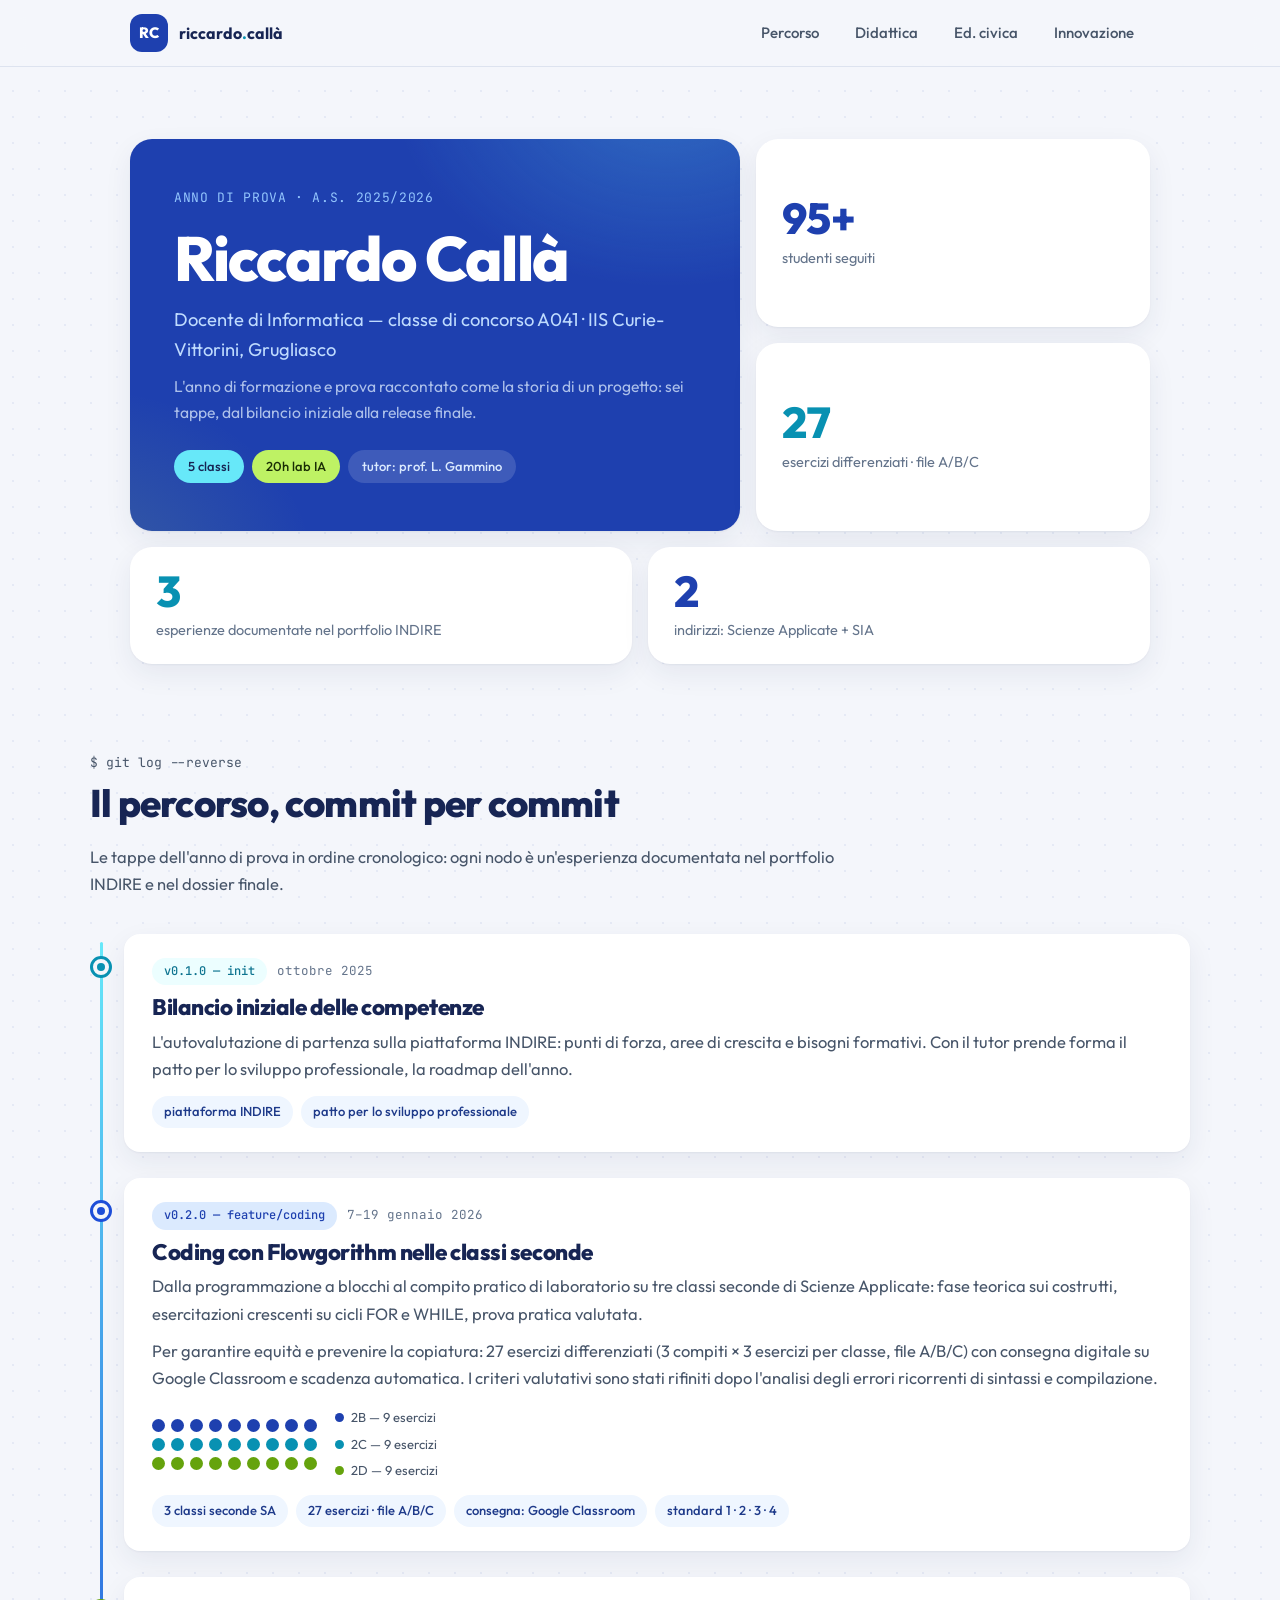
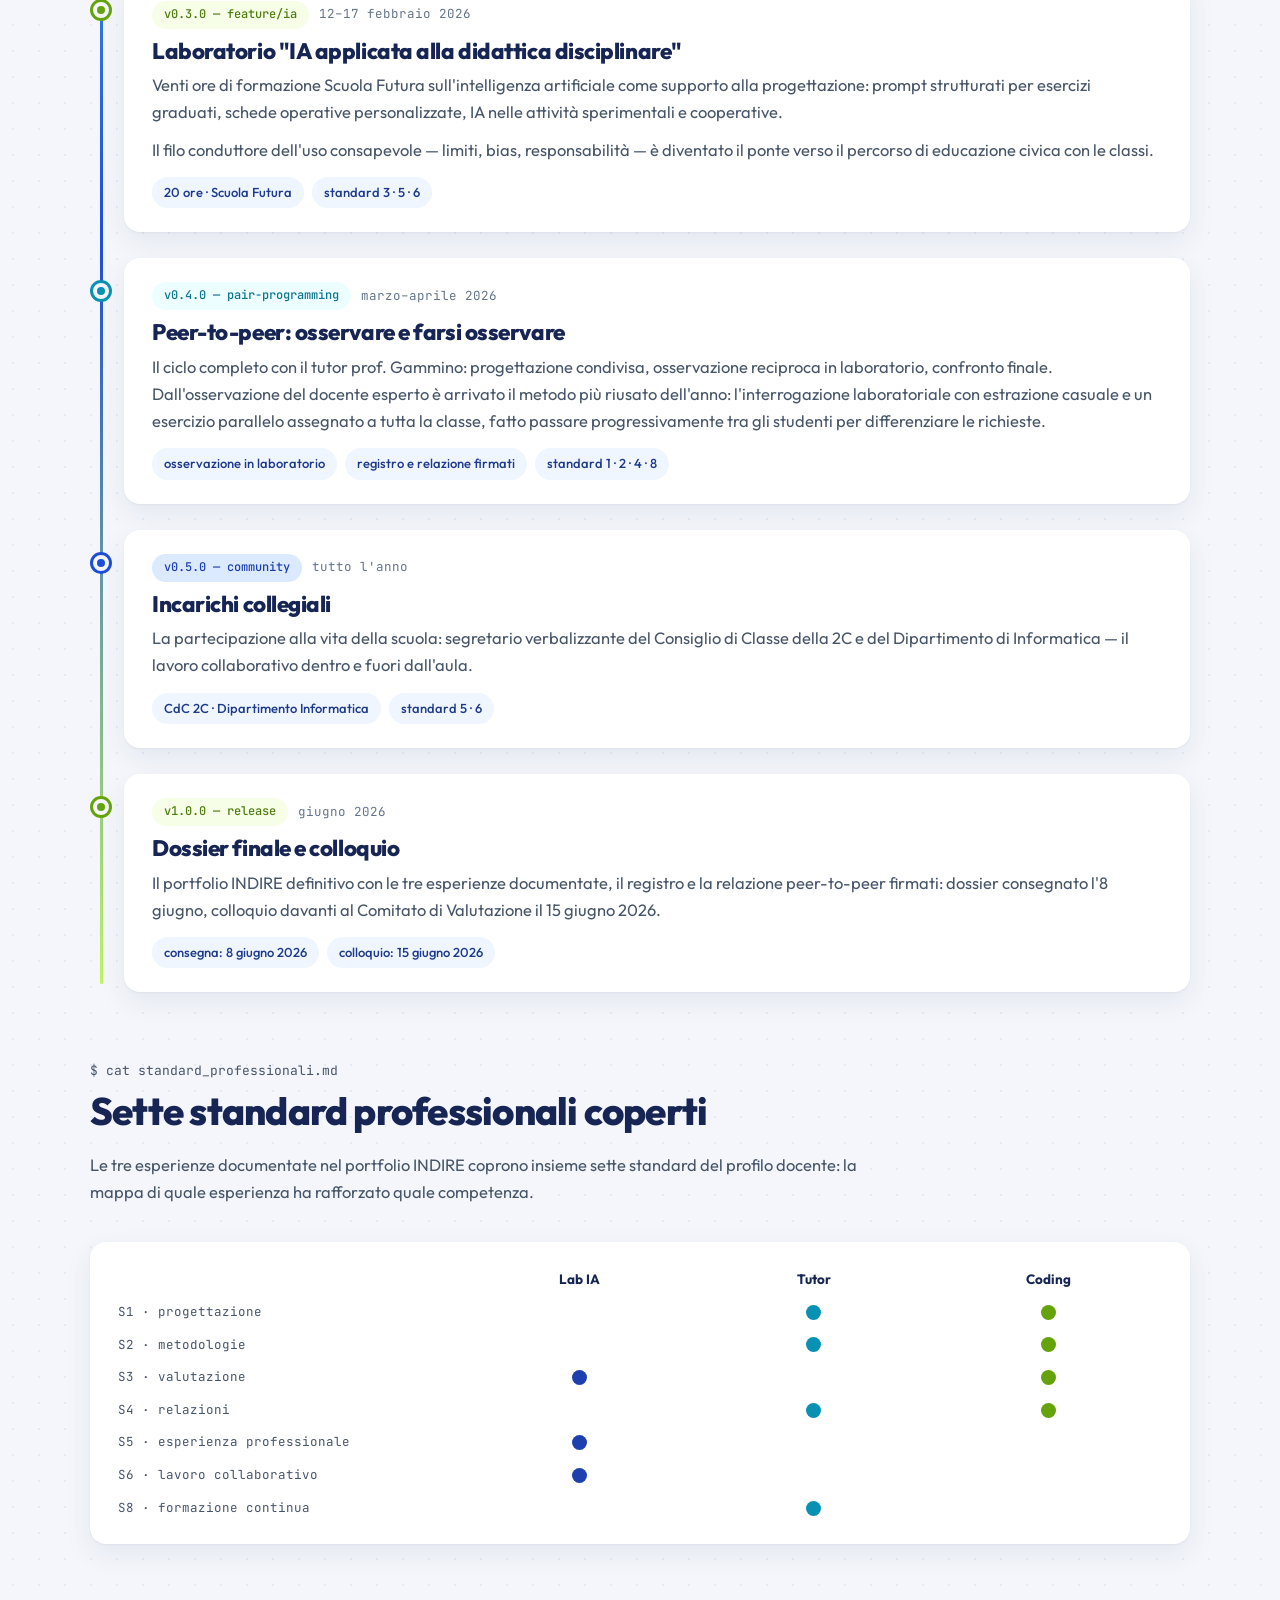
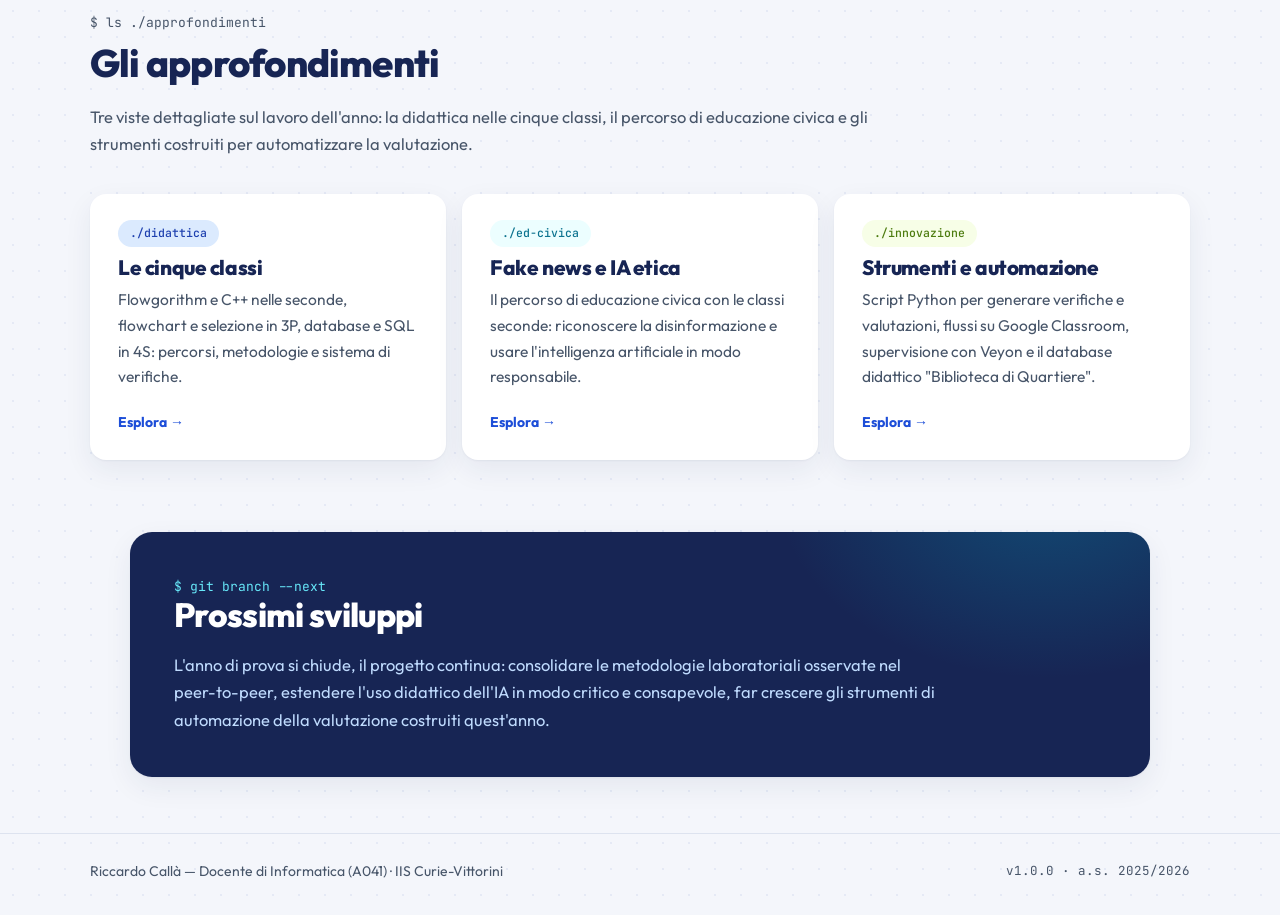
==== commit b9b7b66b: "Fix count-up KPI home: osserva le stat-card; cache-busting ?v=2 sugli asset Dal restyling bento le s" ====
--- a/index.html
+++ b/index.html
@@ -6,7 +6,7 @@
 <title>Riccardo Callà — Anno di prova 2025/2026</title>
 <meta name="description" content="Portfolio dell'anno di formazione e prova di Riccardo Callà, docente di Informatica (A041) — IIS Curie-Vittorini, a.s. 2025/2026.">
 <link rel="icon" href="data:image/svg+xml,%3Csvg xmlns='http://www.w3.org/2000/svg' viewBox='0 0 64 64'%3E%3Crect width='64' height='64' rx='16' fill='%231E40AF'/%3E%3Ctext x='32' y='42' font-family='sans-serif' font-size='26' font-weight='800' fill='%23FFFFFF' text-anchor='middle'%3ERC%3C/text%3E%3C/svg%3E">
-<link rel="stylesheet" href="assets/css/style.css">
+<link rel="stylesheet" href="assets/css/style.css?v=2">
 </head>
 <body>
 <a class="skip-link" href="#contenuto">Salta al contenuto</a>
@@ -102,7 +102,7 @@
           <h3>Coding con Flowgorithm nelle classi seconde</h3>
           <p>Dalla programmazione a blocchi al compito pratico di laboratorio su tre classi seconde di Scienze Applicate: fase teorica sui costrutti, esercitazioni crescenti su cicli FOR e WHILE, prova pratica valutata.</p>
           <p>Per garantire equità e prevenire la copiatura: 27 esercizi differenziati (3 compiti × 3 esercizi per classe, file A/B/C) con consegna digitale su Google Classroom e scadenza automatica. I criteri valutativi sono stati rifiniti dopo l'analisi degli errori ricorrenti di sintassi e compilazione.</p>
-          <div class="waffle-wrap" aria-label="27 esercizi differenziati: 9 per ciascuna delle tre classi" role="img">
+          <div class="waffle-wrap chart" aria-label="27 esercizi differenziati: 9 per ciascuna delle tre classi" role="img">
             <div class="waffle" aria-hidden="true">
               <span class="w-blue"></span><span class="w-blue" style="transition-delay:0.04s;"></span><span class="w-blue" style="transition-delay:0.08s;"></span><span class="w-blue" style="transition-delay:0.12s;"></span><span class="w-blue" style="transition-delay:0.16s;"></span><span class="w-blue" style="transition-delay:0.2s;"></span><span class="w-blue" style="transition-delay:0.24s;"></span><span class="w-blue" style="transition-delay:0.28s;"></span><span class="w-blue" style="transition-delay:0.32s;"></span>
               <span class="w-cyan" style="transition-delay:0.36s;"></span><span class="w-cyan" style="transition-delay:0.4s;"></span><span class="w-cyan" style="transition-delay:0.44s;"></span><span class="w-cyan" style="transition-delay:0.48s;"></span><span class="w-cyan" style="transition-delay:0.52s;"></span><span class="w-cyan" style="transition-delay:0.56s;"></span><span class="w-cyan" style="transition-delay:0.6s;"></span><span class="w-cyan" style="transition-delay:0.64s;"></span><span class="w-cyan" style="transition-delay:0.68s;"></span>
@@ -199,7 +199,7 @@
       <p>Le tre esperienze documentate nel portfolio INDIRE coprono insieme sette standard del profilo docente: la mappa di quale esperienza ha rafforzato quale competenza.</p>
     </div>
     <div class="card reveal">
-      <div class="matrix">
+      <div class="matrix chart">
         <span></span>
         <span class="matrix-head">Lab IA</span>
         <span class="matrix-head">Tutor</span>
@@ -288,6 +288,6 @@
   </div>
 </footer>
 
-<script src="assets/js/main.js"></script>
+<script src="assets/js/main.js?v=2"></script>
 </body>
 </html>
--- a/assets/css/style.css
+++ b/assets/css/style.css
@@ -533,7 +533,7 @@
 }
 .bar-fill.cyan { background: var(--cyan-600); }
 
-.reveal.in .bar-fill { width: var(--w); }
+.chart.in .bar-fill { width: var(--w); }
 
 .bar-value {
   font-weight: 700;
@@ -550,8 +550,8 @@
 .donut-arc { fill: none; stroke-width: 13; transition: stroke-dasharray 1s var(--ease); }
 .arc-sa { stroke: var(--blue-800); stroke-dasharray: 0 251.33; }
 .arc-sia { stroke: var(--cyan-600); stroke-dasharray: 0 251.33; stroke-dashoffset: -148.1; transition-delay: 0.45s; }
-.reveal.in .arc-sa { stroke-dasharray: 148.1 103.23; }
-.reveal.in .arc-sia { stroke-dasharray: 103.23 148.1; }
+.chart.in .arc-sa { stroke-dasharray: 148.1 103.23; }
+.chart.in .arc-sia { stroke-dasharray: 103.23 148.1; }
 
 .legend { display: flex; flex-direction: column; gap: 9px; font-size: 14px; color: var(--slate-600); }
 .legend .swatch {
@@ -583,7 +583,7 @@
 .w-blue { background: var(--blue-800); }
 .w-cyan { background: var(--cyan-600); }
 .w-lime { background: var(--lime-600); }
-.commit.in .waffle span, .reveal.in .waffle span { opacity: 1; transform: scale(1); }
+.chart.in .waffle span { opacity: 1; transform: scale(1); }
 
 .waffle-legend { display: flex; flex-direction: column; gap: 5px; font-size: 13px; color: var(--slate-600); }
 .waffle-legend .swatch { width: 9px; height: 9px; border-radius: 50%; display: inline-block; margin-right: 7px; }
@@ -619,7 +619,7 @@
   transform: scale(0.3);
   transition: opacity 0.3s ease, transform 0.3s var(--ease);
 }
-.reveal.in .matrix-dot { opacity: 1; transform: scale(1); }
+.chart.in .matrix-dot { opacity: 1; transform: scale(1); }
 
 /* ---------- Reveal on scroll ---------- */
 
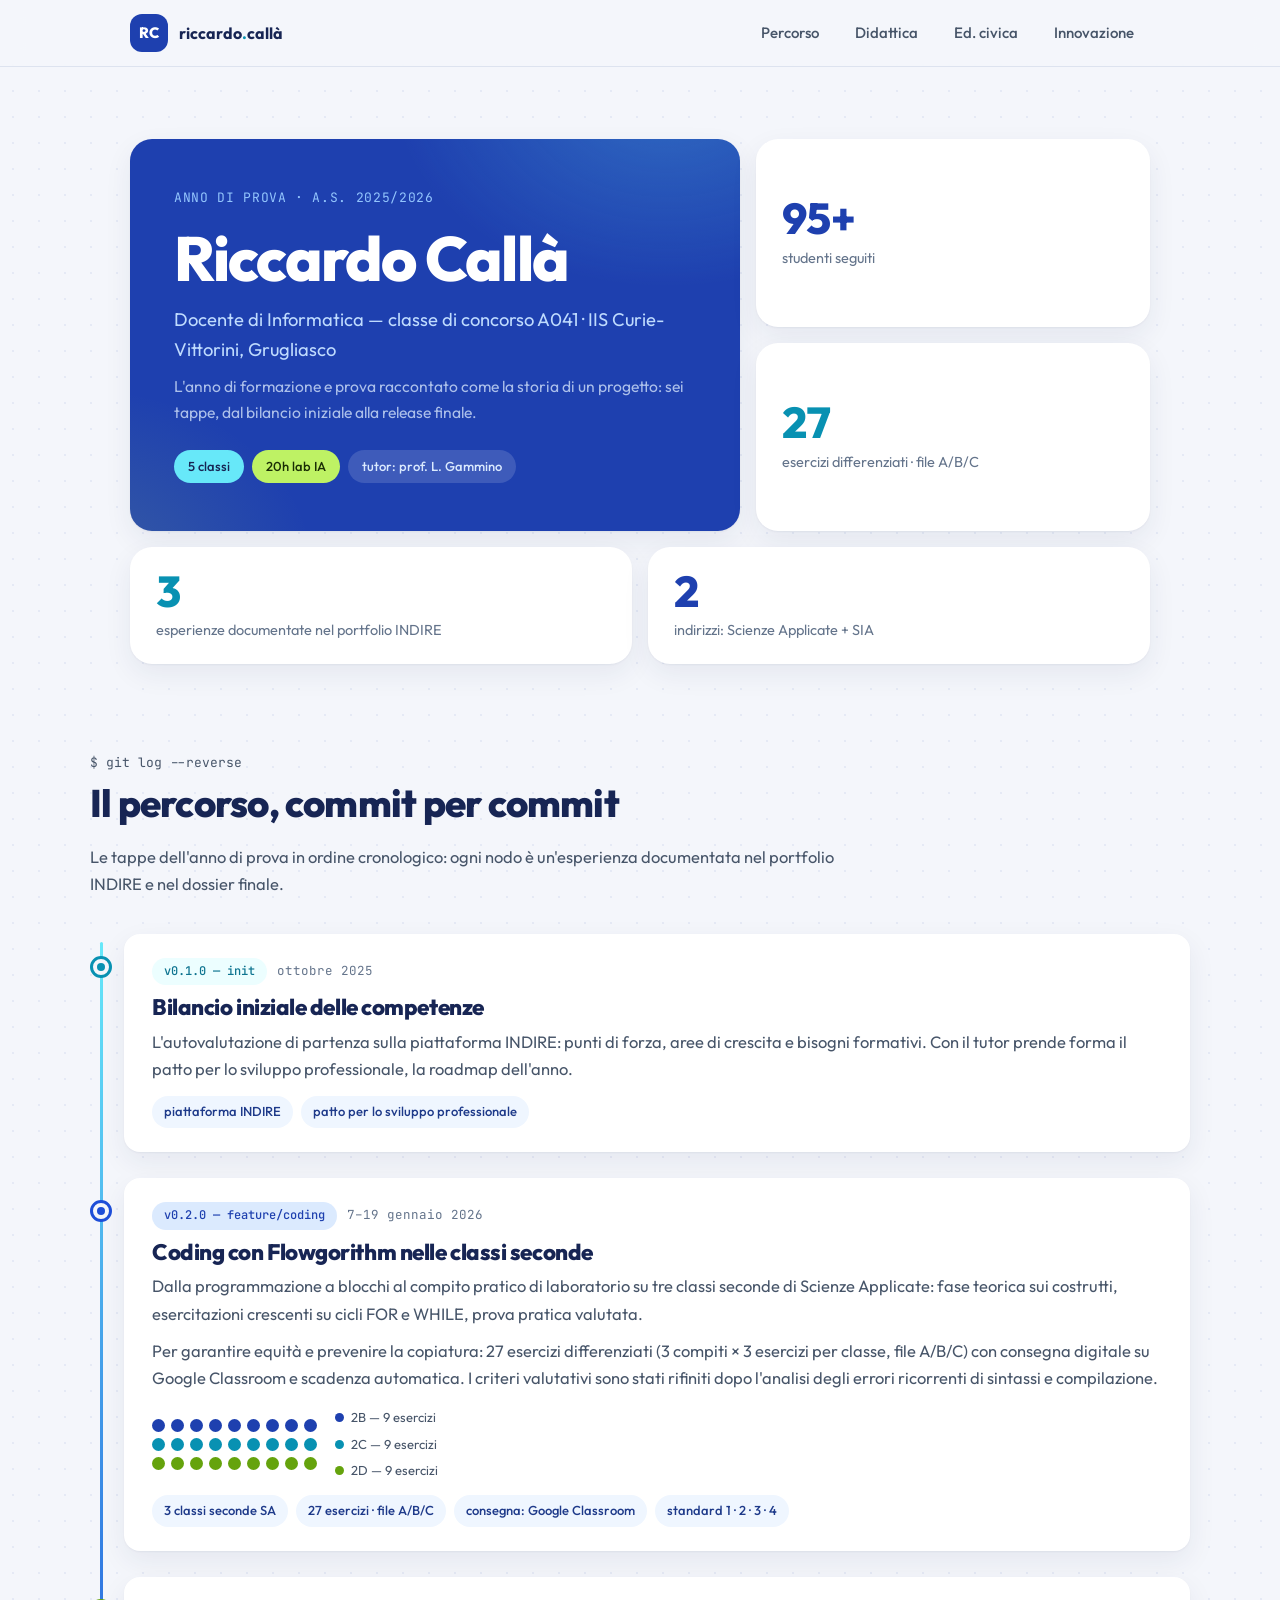
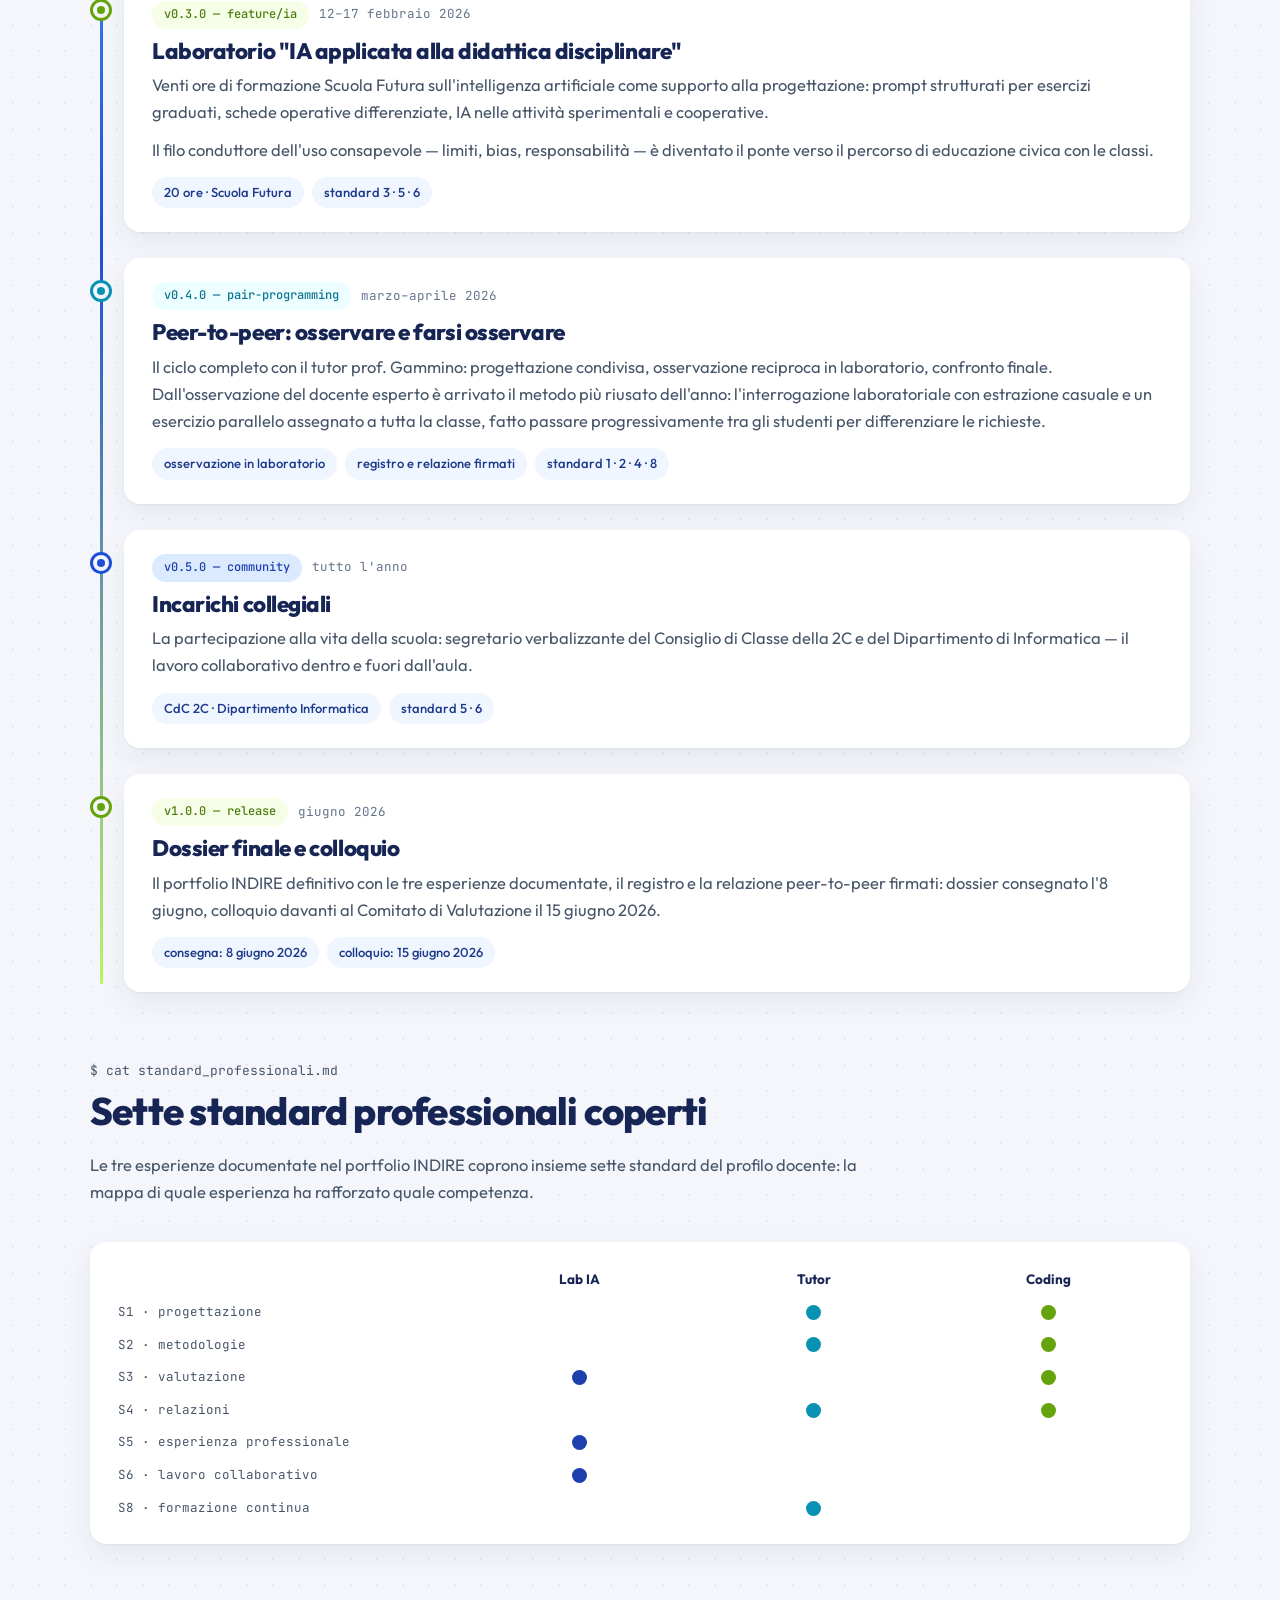
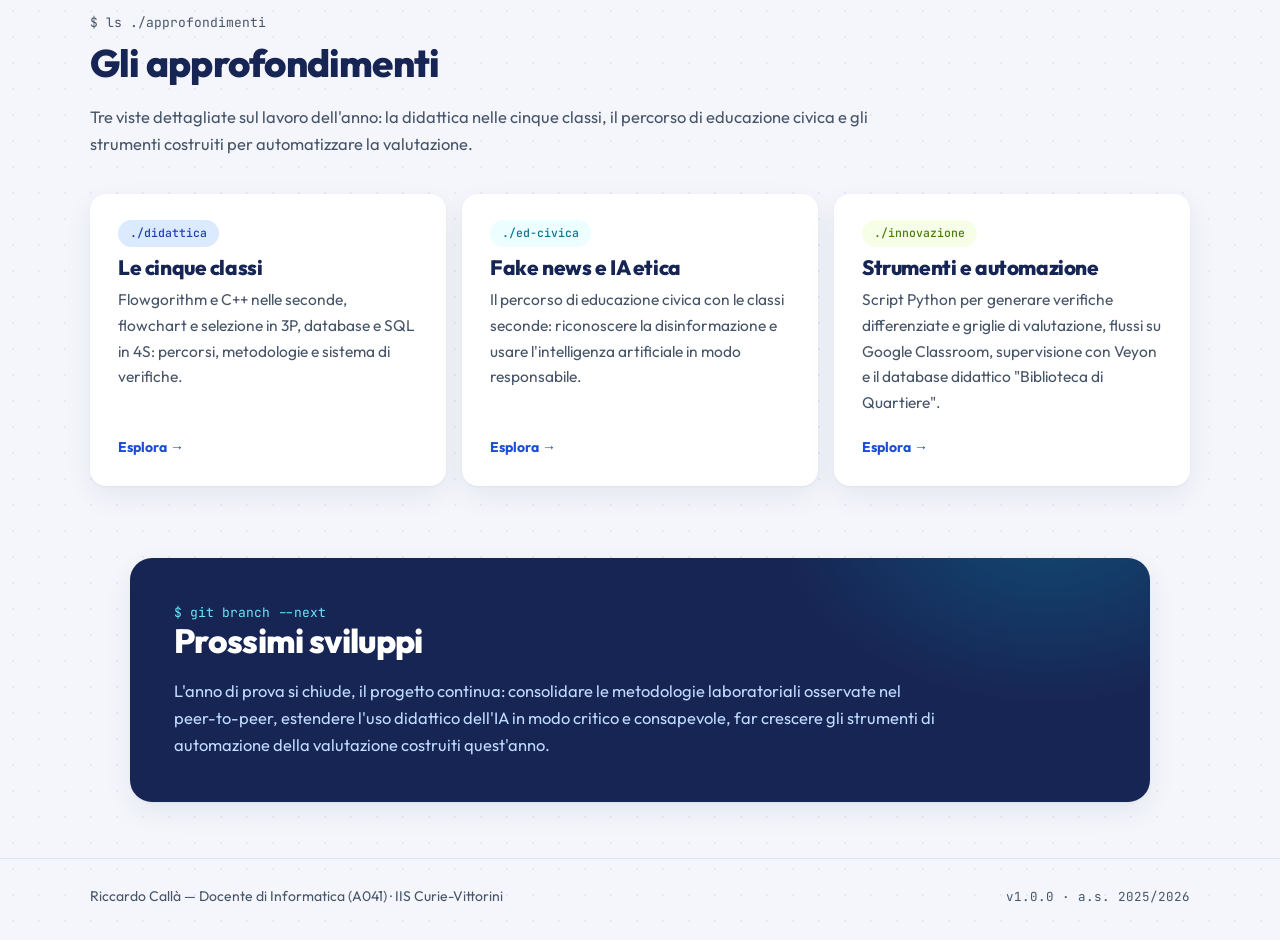
==== commit f7e1decb: "Rimossi riferimenti ad auto-correzione ed elaborazioni per studente Gli script generano documenti (t" ====
--- a/index.html
+++ b/index.html
@@ -131,7 +131,7 @@
             <span class="commit-date">12–17 febbraio 2026</span>
           </div>
           <h3>Laboratorio "IA applicata alla didattica disciplinare"</h3>
-          <p>Venti ore di formazione Scuola Futura sull'intelligenza artificiale come supporto alla progettazione: prompt strutturati per esercizi graduati, schede operative personalizzate, IA nelle attività sperimentali e cooperative.</p>
+          <p>Venti ore di formazione Scuola Futura sull'intelligenza artificiale come supporto alla progettazione: prompt strutturati per esercizi graduati, schede operative differenziate, IA nelle attività sperimentali e cooperative.</p>
           <p>Il filo conduttore dell'uso consapevole — limiti, bias, responsabilità — è diventato il ponte verso il percorso di educazione civica con le classi.</p>
           <ul class="commit-facts">
             <li>20 ore · Scuola Futura</li>
@@ -265,7 +265,7 @@
       <a class="card reveal" href="innovazione.html">
         <span class="card-kicker lime">./innovazione</span>
         <h3>Strumenti e automazione</h3>
-        <p>Script Python per generare verifiche e valutazioni, flussi su Google Classroom, supervisione con Veyon e il database didattico "Biblioteca di Quartiere".</p>
+        <p>Script Python per generare verifiche differenziate e griglie di valutazione, flussi su Google Classroom, supervisione con Veyon e il database didattico "Biblioteca di Quartiere".</p>
         <span class="card-cta">Esplora →</span>
       </a>
     </div>
